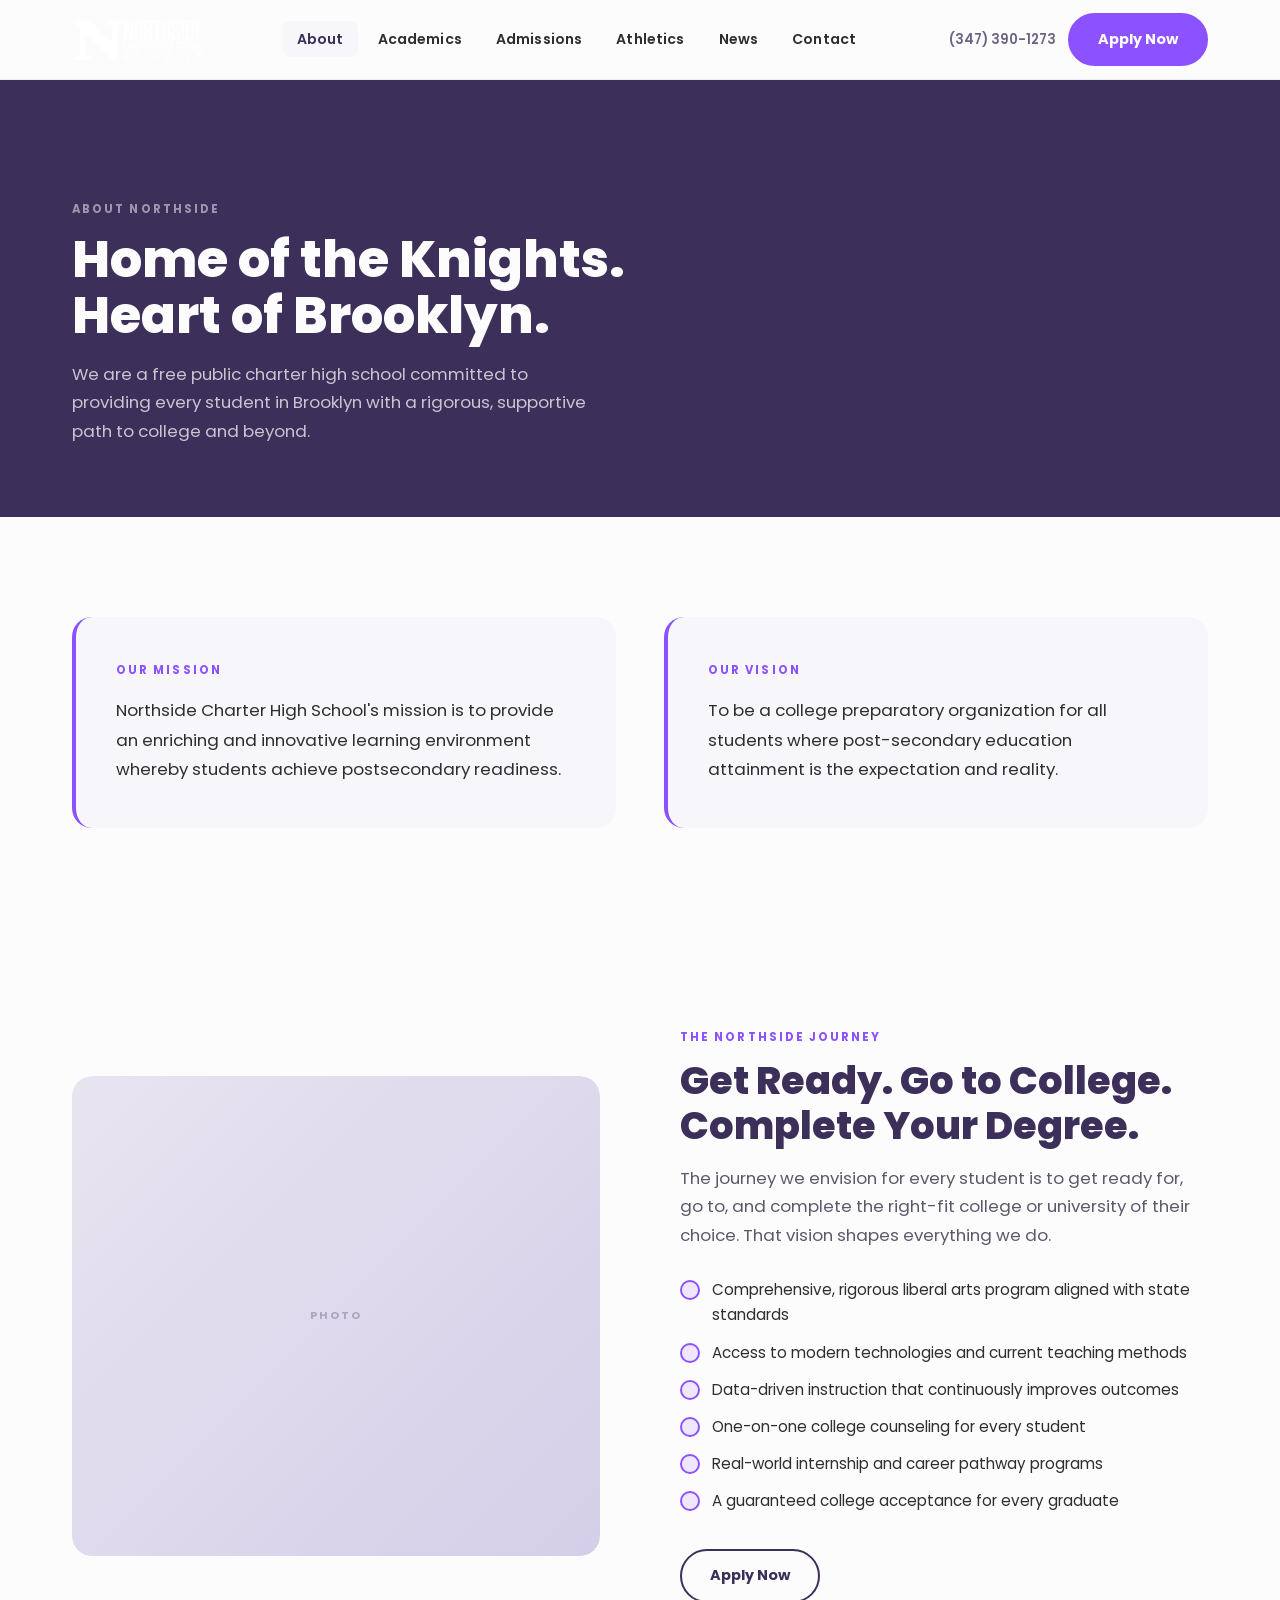
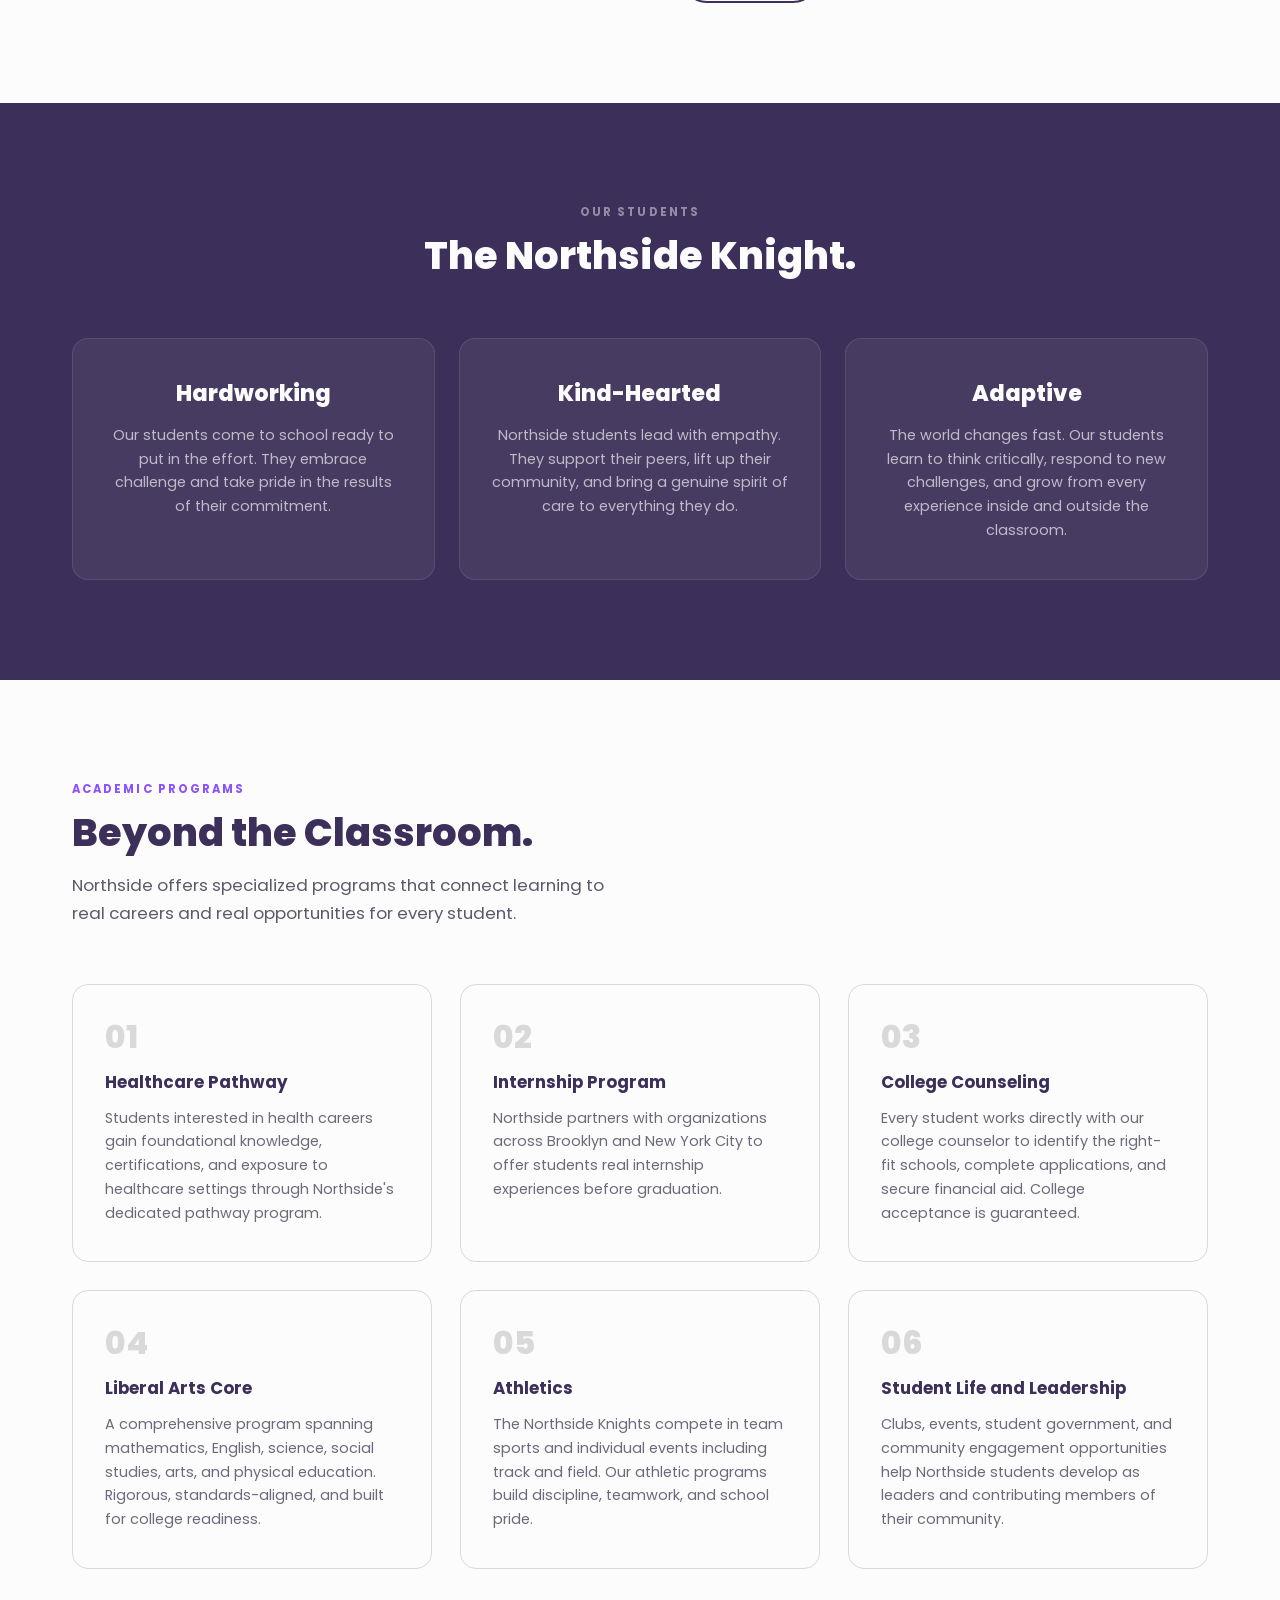
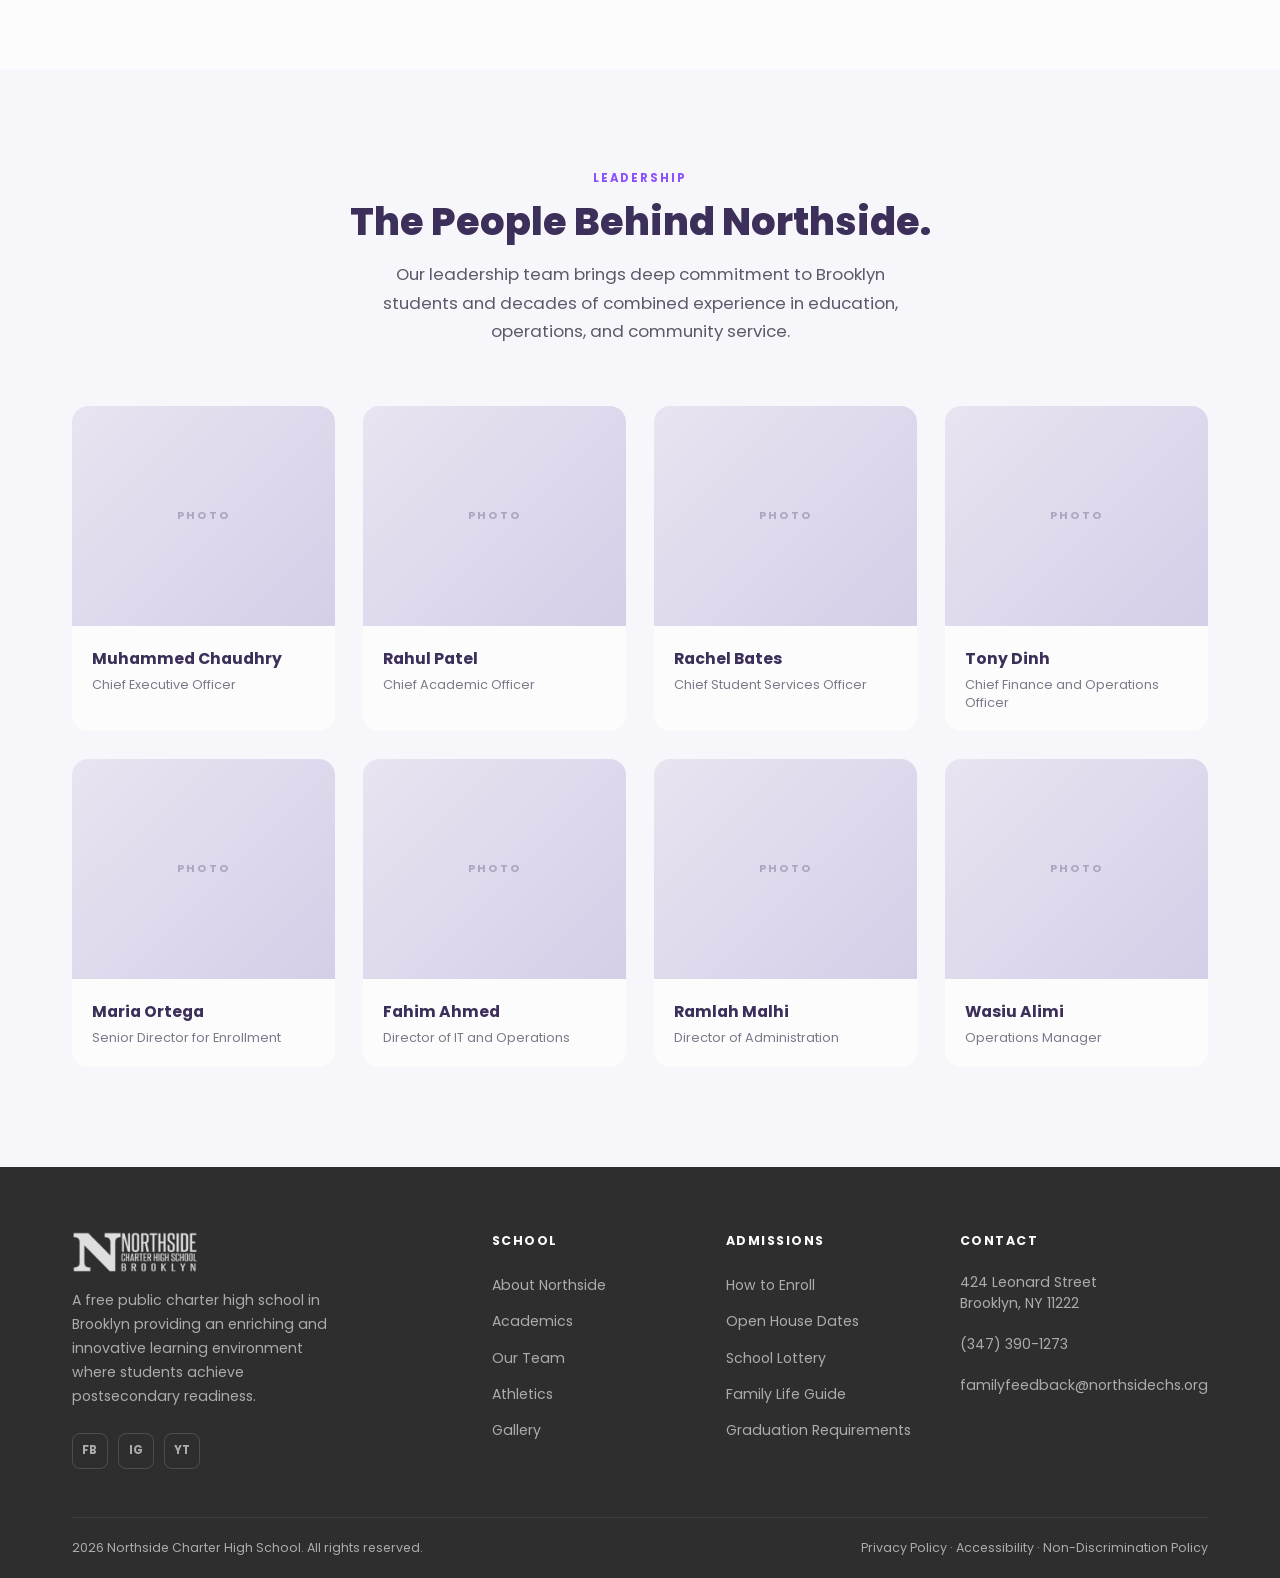
==== about.html @ 095a336d "Rebuild homepage and add About page with real copy, brand-accurate styles, no emojis, placeholder im" ====
<!DOCTYPE html>
<html lang="en">
<head>
  <meta charset="UTF-8">
  <meta name="viewport" content="width=device-width, initial-scale=1.0">
  <title>About · Northside Charter High School · Brooklyn, NY</title>
  <meta name="description" content="Learn about Northside Charter High School's mission, leadership team, programs, and community in Brooklyn, NY.">
  <link rel="stylesheet" href="css/style.css">
</head>
<body>

  <!-- NAVIGATION -->
  <nav class="nav" id="nav">
    <div class="container nav-inner">
      <a href="index.html" class="nav-logo">
        <img src="images/logo-northside.png" alt="Northside Charter High School">
      </a>
      <ul class="nav-links">
        <li><a href="about.html" class="active">About</a></li>
        <li><a href="#">Academics</a></li>
        <li><a href="#">Admissions</a></li>
        <li><a href="#">Athletics</a></li>
        <li><a href="#">News</a></li>
        <li><a href="#">Contact</a></li>
      </ul>
      <div class="nav-actions">
        <span class="nav-phone">(347) 390-1273</span>
        <a href="https://nschs.schoolmint.net/signup" class="btn btn-primary" target="_blank" rel="noopener">Apply Now</a>
      </div>
      <button class="nav-hamburger" aria-label="Open menu">
        <span></span><span></span><span></span>
      </button>
    </div>
  </nav>

  <!-- PAGE HERO -->
  <section class="page-hero">
    <div class="container">
      <span class="section-label">About Northside</span>
      <h1>Home of the Knights.<br>Heart of Brooklyn.</h1>
      <p>
        We are a free public charter high school committed to providing every student in Brooklyn
        with a rigorous, supportive path to college and beyond.
      </p>
    </div>
  </section>

  <!-- MISSION AND VISION -->
  <section class="mission-vision">
    <div class="container">
      <div class="mv-card">
        <h3>Our Mission</h3>
        <p>
          Northside Charter High School's mission is to provide an enriching and innovative
          learning environment whereby students achieve postsecondary readiness.
        </p>
      </div>
      <div class="mv-card">
        <h3>Our Vision</h3>
        <p>
          To be a college preparatory organization for all students where post-secondary
          education attainment is the expectation and reality.
        </p>
      </div>
    </div>
  </section>

  <!-- STUDENT JOURNEY -->
  <section class="about-split">
    <div class="container">
      <div class="about-image-wrap">
        <div class="img-placeholder"></div>
        <div class="about-image-accent"></div>
      </div>
      <div class="about-text">
        <span class="section-label">The Northside Journey</span>
        <h2 class="section-title">Get Ready. Go to College.<br>Complete Your Degree.</h2>
        <p class="section-sub">
          The journey we envision for every student is to get ready for, go to, and complete
          the right-fit college or university of their choice. That vision shapes everything we do.
        </p>
        <ul class="about-list">
          <li>Comprehensive, rigorous liberal arts program aligned with state standards</li>
          <li>Access to modern technologies and current teaching methods</li>
          <li>Data-driven instruction that continuously improves outcomes</li>
          <li>One-on-one college counseling for every student</li>
          <li>Real-world internship and career pathway programs</li>
          <li>A guaranteed college acceptance for every graduate</li>
        </ul>
        <a href="https://nschs.schoolmint.net/signup" class="btn btn-outline-dark" target="_blank" rel="noopener">Apply Now</a>
      </div>
    </div>
  </section>

  <!-- STUDENT VALUES -->
  <section class="values">
    <div class="container">
      <div class="values-header">
        <span class="section-label">Our Students</span>
        <h2 class="section-title">The Northside Knight.</h2>
      </div>
      <div class="values-grid">
        <div class="value-card">
          <h3>Hardworking</h3>
          <p>Our students come to school ready to put in the effort. They embrace challenge and take pride in the results of their commitment.</p>
        </div>
        <div class="value-card">
          <h3>Kind-Hearted</h3>
          <p>Northside students lead with empathy. They support their peers, lift up their community, and bring a genuine spirit of care to everything they do.</p>
        </div>
        <div class="value-card">
          <h3>Adaptive</h3>
          <p>The world changes fast. Our students learn to think critically, respond to new challenges, and grow from every experience inside and outside the classroom.</p>
        </div>
      </div>
    </div>
  </section>

  <!-- PROGRAMS -->
  <section class="programs">
    <div class="container">
      <span class="section-label">Academic Programs</span>
      <h2 class="section-title">Beyond the Classroom.</h2>
      <p class="section-sub">
        Northside offers specialized programs that connect learning to real careers and real opportunities
        for every student.
      </p>
      <div class="programs-grid">
        <div class="program-card">
          <div class="program-num">01</div>
          <h3>Healthcare Pathway</h3>
          <p>Students interested in health careers gain foundational knowledge, certifications, and exposure to healthcare settings through Northside's dedicated pathway program.</p>
        </div>
        <div class="program-card">
          <div class="program-num">02</div>
          <h3>Internship Program</h3>
          <p>Northside partners with organizations across Brooklyn and New York City to offer students real internship experiences before graduation.</p>
        </div>
        <div class="program-card">
          <div class="program-num">03</div>
          <h3>College Counseling</h3>
          <p>Every student works directly with our college counselor to identify the right-fit schools, complete applications, and secure financial aid. College acceptance is guaranteed.</p>
        </div>
        <div class="program-card">
          <div class="program-num">04</div>
          <h3>Liberal Arts Core</h3>
          <p>A comprehensive program spanning mathematics, English, science, social studies, arts, and physical education. Rigorous, standards-aligned, and built for college readiness.</p>
        </div>
        <div class="program-card">
          <div class="program-num">05</div>
          <h3>Athletics</h3>
          <p>The Northside Knights compete in team sports and individual events including track and field. Our athletic programs build discipline, teamwork, and school pride.</p>
        </div>
        <div class="program-card">
          <div class="program-num">06</div>
          <h3>Student Life and Leadership</h3>
          <p>Clubs, events, student government, and community engagement opportunities help Northside students develop as leaders and contributing members of their community.</p>
        </div>
      </div>
    </div>
  </section>

  <!-- LEADERSHIP TEAM -->
  <section class="leadership">
    <div class="container">
      <div class="leadership-header">
        <span class="section-label">Leadership</span>
        <h2 class="section-title">The People Behind Northside.</h2>
        <p class="section-sub" style="margin: 0 auto;">Our leadership team brings deep commitment to Brooklyn students and decades of combined experience in education, operations, and community service.</p>
      </div>
      <div class="leadership-grid">
        <div class="leader-card">
          <div class="leader-photo">
            <div class="img-placeholder"></div>
          </div>
          <div class="leader-info">
            <h4>Muhammed Chaudhry</h4>
            <span>Chief Executive Officer</span>
          </div>
        </div>
        <div class="leader-card">
          <div class="leader-photo">
            <div class="img-placeholder"></div>
          </div>
          <div class="leader-info">
            <h4>Rahul Patel</h4>
            <span>Chief Academic Officer</span>
          </div>
        </div>
        <div class="leader-card">
          <div class="leader-photo">
            <div class="img-placeholder"></div>
          </div>
          <div class="leader-info">
            <h4>Rachel Bates</h4>
            <span>Chief Student Services Officer</span>
          </div>
        </div>
        <div class="leader-card">
          <div class="leader-photo">
            <div class="img-placeholder"></div>
          </div>
          <div class="leader-info">
            <h4>Tony Dinh</h4>
            <span>Chief Finance and Operations Officer</span>
          </div>
        </div>
        <div class="leader-card">
          <div class="leader-photo">
            <div class="img-placeholder"></div>
          </div>
          <div class="leader-info">
            <h4>Maria Ortega</h4>
            <span>Senior Director for Enrollment</span>
          </div>
        </div>
        <div class="leader-card">
          <div class="leader-photo">
            <div class="img-placeholder"></div>
          </div>
          <div class="leader-info">
            <h4>Fahim Ahmed</h4>
            <span>Director of IT and Operations</span>
          </div>
        </div>
        <div class="leader-card">
          <div class="leader-photo">
            <div class="img-placeholder"></div>
          </div>
          <div class="leader-info">
            <h4>Ramlah Malhi</h4>
            <span>Director of Administration</span>
          </div>
        </div>
        <div class="leader-card">
          <div class="leader-photo">
            <div class="img-placeholder"></div>
          </div>
          <div class="leader-info">
            <h4>Wasiu Alimi</h4>
            <span>Operations Manager</span>
          </div>
        </div>
      </div>
    </div>
  </section>

  <!-- FOOTER -->
  <footer class="footer">
    <div class="container">
      <div class="footer-top">
        <div class="footer-brand">
          <img src="images/logo-northside.png" alt="Northside Charter High School">
          <p>A free public charter high school in Brooklyn providing an enriching and innovative learning environment where students achieve postsecondary readiness.</p>
          <div class="footer-social">
            <a href="#" aria-label="Facebook">FB</a>
            <a href="#" aria-label="Instagram">IG</a>
            <a href="#" aria-label="YouTube">YT</a>
          </div>
        </div>
        <div class="footer-col">
          <h4>School</h4>
          <ul>
            <li><a href="about.html">About Northside</a></li>
            <li><a href="#">Academics</a></li>
            <li><a href="#">Our Team</a></li>
            <li><a href="#">Athletics</a></li>
            <li><a href="#">Gallery</a></li>
          </ul>
        </div>
        <div class="footer-col">
          <h4>Admissions</h4>
          <ul>
            <li><a href="#">How to Enroll</a></li>
            <li><a href="#">Open House Dates</a></li>
            <li><a href="#">School Lottery</a></li>
            <li><a href="#">Family Life Guide</a></li>
            <li><a href="#">Graduation Requirements</a></li>
          </ul>
        </div>
        <div class="footer-col">
          <h4>Contact</h4>
          <ul class="footer-contact">
            <li>424 Leonard Street<br>Brooklyn, NY 11222</li>
            <li>(347) 390-1273</li>
            <li>familyfeedback@northsidechs.org</li>
          </ul>
        </div>
      </div>
      <div class="footer-bottom">
        <span>2026 Northside Charter High School. All rights reserved.</span>
        <span>Privacy Policy · Accessibility · Non-Discrimination Policy</span>
      </div>
    </div>
  </footer>

  <script>
    const nav = document.getElementById('nav');
    window.addEventListener('scroll', () => {
      nav.classList.toggle('scrolled', window.scrollY > 20);
    });
  </script>

</body>
</html>
---- css/style.css ----
/* ============================================================
   NORTHSIDE CHARTER HIGH SCHOOL — Demo Site
   Brand: Poppins, #3C2F59 purple, #8C52FF violet, #FDFCFD white
   ============================================================ */

@import url('https://fonts.googleapis.com/css2?family=Poppins:wght@300;400;500;600;700;800&display=swap');

/* ─── Reset & Base ─────────────────────────────────────────── */
*, *::before, *::after { box-sizing: border-box; margin: 0; padding: 0; }

:root {
  --purple:      #3C2F59;
  --purple-dark: #2a2040;
  --violet:      #8C52FF;
  --charcoal:    #2E2E2F;
  --gray:        #B3B5B8;
  --light-gray:  #D9D9D9;
  --white:       #FDFCFD;
  --off-white:   #F7F6FA;

  --font: 'Poppins', sans-serif;
  --nav-h: 80px;
  --max-w: 1200px;
  --radius: 8px;
  --transition: 0.22s ease;
}

html { scroll-behavior: smooth; }

body {
  font-family: var(--font);
  color: var(--charcoal);
  background: var(--white);
  line-height: 1.65;
  -webkit-font-smoothing: antialiased;
}

img { display: block; max-width: 100%; }
a { text-decoration: none; color: inherit; }
ul { list-style: none; }

/* ─── Image Placeholder ────────────────────────────────────── */
.img-placeholder {
  background: linear-gradient(135deg, #e8e4f0 0%, #d4cee8 100%);
  display: flex;
  align-items: center;
  justify-content: center;
  position: relative;
  overflow: hidden;
}

.img-placeholder::after {
  content: 'PHOTO';
  font-family: var(--font);
  font-size: 0.68rem;
  font-weight: 700;
  letter-spacing: 0.2em;
  color: rgba(60,47,89,0.3);
}

.img-placeholder.dark {
  background: linear-gradient(135deg, #3C2F59 0%, #2a2040 100%);
}

.img-placeholder.dark::after {
  color: rgba(255,255,255,0.2);
}

/* ─── Utility ──────────────────────────────────────────────── */
.container {
  width: 100%;
  max-width: var(--max-w);
  margin: 0 auto;
  padding: 0 32px;
}

.section-label {
  font-size: 0.72rem;
  font-weight: 700;
  letter-spacing: 0.18em;
  text-transform: uppercase;
  color: var(--violet);
  margin-bottom: 12px;
  display: block;
}

.section-title {
  font-size: clamp(1.75rem, 3vw, 2.6rem);
  font-weight: 800;
  color: var(--purple);
  line-height: 1.15;
  margin-bottom: 16px;
}

.section-sub {
  font-size: 1.05rem;
  color: #5a5a6a;
  max-width: 540px;
  line-height: 1.7;
}

.btn {
  display: inline-flex;
  align-items: center;
  gap: 8px;
  padding: 13px 28px;
  border-radius: 50px;
  font-family: var(--font);
  font-size: 0.9rem;
  font-weight: 700;
  cursor: pointer;
  transition: var(--transition);
  border: 2px solid transparent;
  white-space: nowrap;
}

.btn-primary {
  background: var(--violet);
  color: var(--white);
  border-color: var(--violet);
}
.btn-primary:hover {
  background: #7340e0;
  border-color: #7340e0;
  transform: translateY(-1px);
  box-shadow: 0 6px 20px rgba(140,82,255,0.35);
}

.btn-outline {
  background: transparent;
  color: var(--white);
  border-color: rgba(255,255,255,0.6);
}
.btn-outline:hover {
  background: rgba(255,255,255,0.12);
  border-color: var(--white);
}

.btn-outline-dark {
  background: transparent;
  color: var(--purple);
  border-color: var(--purple);
}
.btn-outline-dark:hover {
  background: var(--purple);
  color: var(--white);
}

/* ─── Navigation ───────────────────────────────────────────── */
.nav {
  position: fixed;
  top: 0; left: 0; right: 0;
  height: var(--nav-h);
  background: var(--white);
  border-bottom: 1px solid rgba(60,47,89,0.08);
  z-index: 1000;
  transition: box-shadow var(--transition);
}

.nav.scrolled {
  box-shadow: 0 2px 20px rgba(60,47,89,0.12);
}

.nav-inner {
  display: flex;
  align-items: center;
  justify-content: space-between;
  height: 100%;
}

.nav-logo img {
  height: 44px;
  width: auto;
}

.nav-links {
  display: flex;
  align-items: center;
  gap: 6px;
}

.nav-links a {
  font-size: 0.88rem;
  font-weight: 600;
  color: var(--charcoal);
  padding: 8px 14px;
  border-radius: var(--radius);
  transition: var(--transition);
  letter-spacing: 0.01em;
}

.nav-links a:hover,
.nav-links a.active {
  color: var(--purple);
  background: var(--off-white);
}

.nav-actions {
  display: flex;
  align-items: center;
  gap: 12px;
}

.nav-phone {
  font-size: 0.82rem;
  font-weight: 600;
  color: var(--purple);
  opacity: 0.75;
}

.nav-hamburger {
  display: none;
  flex-direction: column;
  gap: 5px;
  background: none;
  border: none;
  cursor: pointer;
  padding: 6px;
}
.nav-hamburger span {
  display: block;
  width: 24px;
  height: 2px;
  background: var(--purple);
  border-radius: 2px;
}

/* ─── Page Hero (inner pages) ──────────────────────────────── */
.page-hero {
  background: var(--purple);
  padding: 120px 0 72px;
  margin-top: var(--nav-h);
}

.page-hero .section-label { color: rgba(255,255,255,0.5); }

.page-hero h1 {
  font-size: clamp(2rem, 4vw, 3.2rem);
  font-weight: 800;
  color: var(--white);
  line-height: 1.1;
  max-width: 640px;
  margin-bottom: 16px;
}

.page-hero p {
  font-size: 1.05rem;
  color: rgba(255,255,255,0.72);
  max-width: 520px;
  line-height: 1.7;
}

/* ─── Homepage Hero ────────────────────────────────────────── */
.hero {
  min-height: 100vh;
  position: relative;
  display: flex;
  align-items: center;
  padding-top: var(--nav-h);
  background: var(--purple-dark);
  overflow: hidden;
}

.hero-bg {
  position: absolute;
  inset: 0;
  background: linear-gradient(135deg, #2a2040 0%, #3C2F59 45%, #4a3870 100%);
}

.hero-bg::before {
  content: '';
  position: absolute;
  top: -120px; right: -80px;
  width: 600px; height: 600px;
  border-radius: 50%;
  background: radial-gradient(circle, rgba(140,82,255,0.18) 0%, transparent 70%);
}

.hero-bg::after {
  content: '';
  position: absolute;
  bottom: -60px; left: -40px;
  width: 400px; height: 400px;
  border-radius: 50%;
  background: radial-gradient(circle, rgba(140,82,255,0.1) 0%, transparent 70%);
}

.hero-content {
  position: relative;
  z-index: 2;
  max-width: 680px;
}

.hero-badge {
  display: inline-flex;
  align-items: center;
  gap: 8px;
  background: rgba(255,255,255,0.1);
  border: 1px solid rgba(255,255,255,0.2);
  border-radius: 50px;
  padding: 6px 16px;
  font-size: 0.78rem;
  font-weight: 600;
  letter-spacing: 0.08em;
  text-transform: uppercase;
  color: var(--white);
  margin-bottom: 28px;
}

.hero-badge::before {
  content: '';
  width: 7px; height: 7px;
  background: var(--violet);
  border-radius: 50%;
  flex-shrink: 0;
}

.hero h1 {
  font-size: clamp(2.4rem, 5vw, 3.8rem);
  font-weight: 800;
  color: var(--white);
  line-height: 1.1;
  margin-bottom: 24px;
  letter-spacing: -0.01em;
}

.hero h1 em {
  font-style: normal;
  color: #c4a8ff;
}

.hero-sub {
  font-size: 1.1rem;
  color: rgba(255,255,255,0.75);
  max-width: 520px;
  margin-bottom: 40px;
  line-height: 1.7;
  font-weight: 400;
}

.hero-ctas {
  display: flex;
  flex-wrap: wrap;
  gap: 14px;
  align-items: center;
}

.hero-image-col {
  position: absolute;
  right: 0; top: 0; bottom: 0;
  width: 42%;
  overflow: hidden;
}

.hero-image-col::before {
  content: '';
  position: absolute;
  left: 0; top: 0; bottom: 0;
  width: 200px;
  background: linear-gradient(to right, #2a2040, transparent);
  z-index: 1;
}

.hero-image-col .img-placeholder {
  width: 100%;
  height: 100%;
}

/* ─── Stats Bar ────────────────────────────────────────────── */
.stats-bar {
  background: var(--purple);
  padding: 32px 0;
}

.stats-bar .container {
  display: grid;
  grid-template-columns: repeat(4, 1fr);
  position: relative;
}

.stats-bar .container::before {
  content: '';
  position: absolute;
  inset: 8px 0;
  background: repeating-linear-gradient(
    90deg,
    transparent,
    transparent calc(25% - 1px),
    rgba(255,255,255,0.12) calc(25% - 1px),
    rgba(255,255,255,0.12) 25%
  );
  pointer-events: none;
}

.stat-item {
  text-align: center;
  padding: 8px 16px;
}

.stat-item strong {
  display: block;
  font-size: 1.8rem;
  font-weight: 800;
  color: var(--white);
  line-height: 1;
}

.stat-item span {
  font-size: 0.75rem;
  color: rgba(255,255,255,0.58);
  text-transform: uppercase;
  letter-spacing: 0.1em;
  margin-top: 6px;
  display: block;
}

/* ─── Pillars ──────────────────────────────────────────────── */
.pillars {
  padding: 100px 0;
  background: var(--off-white);
}

.pillars-header {
  text-align: center;
  margin-bottom: 60px;
}

.pillars-header .section-sub {
  margin: 0 auto;
}

.pillars-grid {
  display: grid;
  grid-template-columns: repeat(3, 1fr);
  gap: 24px;
}

.pillar-card {
  background: var(--white);
  border-radius: 16px;
  padding: 36px 32px;
  transition: var(--transition);
  border: 1px solid transparent;
  position: relative;
  overflow: hidden;
}

.pillar-card::before {
  content: '';
  position: absolute;
  top: 0; left: 0; right: 0;
  height: 3px;
  background: var(--violet);
  transform: scaleX(0);
  transform-origin: left;
  transition: transform 0.3s ease;
}

.pillar-card:hover {
  transform: translateY(-4px);
  box-shadow: 0 16px 40px rgba(60,47,89,0.1);
  border-color: rgba(140,82,255,0.12);
}

.pillar-card:hover::before {
  transform: scaleX(1);
}

.pillar-icon {
  width: 48px; height: 48px;
  border-radius: 10px;
  background: rgba(60,47,89,0.08);
  margin-bottom: 20px;
  position: relative;
}

.pillar-icon::after {
  content: '';
  position: absolute;
  inset: 10px;
  border-radius: 3px;
  background: var(--purple);
  opacity: 0.4;
}

.pillar-card h3 {
  font-size: 1.05rem;
  font-weight: 700;
  color: var(--purple);
  margin-bottom: 10px;
}

.pillar-card p {
  font-size: 0.92rem;
  color: #6a6a7a;
  line-height: 1.65;
}

/* ─── About Split ──────────────────────────────────────────── */
.about-split {
  padding: 100px 0;
  background: var(--white);
}

.about-split .container {
  display: grid;
  grid-template-columns: 1fr 1fr;
  gap: 80px;
  align-items: center;
}

.about-image-wrap {
  position: relative;
  border-radius: 20px;
  overflow: hidden;
}

.about-image-wrap .img-placeholder {
  height: 480px;
  border-radius: 20px;
}

.about-image-accent {
  position: absolute;
  bottom: -20px; right: -20px;
  width: 180px; height: 180px;
  background: var(--violet);
  border-radius: 20px;
  z-index: -1;
  opacity: 0.2;
}

.about-text .section-sub {
  margin-bottom: 28px;
}

.about-list {
  margin: 28px 0 36px;
  display: flex;
  flex-direction: column;
  gap: 12px;
}

.about-list li {
  display: flex;
  align-items: flex-start;
  gap: 12px;
  font-size: 0.95rem;
  color: var(--charcoal);
}

.about-list li::before {
  content: '';
  width: 20px; height: 20px;
  background: rgba(140,82,255,0.12);
  border: 2px solid var(--violet);
  border-radius: 50%;
  flex-shrink: 0;
  margin-top: 3px;
}

/* ─── Testimonials ─────────────────────────────────────────── */
.testimonials {
  background: var(--purple);
  padding: 100px 0;
}

.testimonials-header {
  text-align: center;
  margin-bottom: 56px;
}

.testimonials-header .section-label { color: rgba(255,255,255,0.45); }
.testimonials-header .section-title { color: var(--white); }

.testimonials-grid {
  display: grid;
  grid-template-columns: repeat(3, 1fr);
  gap: 24px;
}

.testimonial-card {
  background: rgba(255,255,255,0.06);
  border: 1px solid rgba(255,255,255,0.1);
  border-radius: 16px;
  padding: 36px 32px;
  transition: var(--transition);
}

.testimonial-card:hover {
  background: rgba(255,255,255,0.1);
}

.testimonial-stars {
  color: #f5c842;
  font-size: 0.85rem;
  letter-spacing: 3px;
  margin-bottom: 16px;
}

.testimonial-card blockquote {
  font-size: 0.95rem;
  color: rgba(255,255,255,0.82);
  line-height: 1.75;
  font-style: italic;
  margin-bottom: 24px;
  font-weight: 400;
}

.testimonial-author {
  display: flex;
  align-items: center;
  gap: 12px;
}

.testimonial-avatar {
  width: 40px; height: 40px;
  border-radius: 50%;
  background: rgba(140,82,255,0.4);
  display: flex;
  align-items: center;
  justify-content: center;
  font-size: 0.9rem;
  font-weight: 700;
  color: var(--white);
  flex-shrink: 0;
}

.testimonial-name {
  font-size: 0.88rem;
  font-weight: 700;
  color: var(--white);
  display: block;
}

.testimonial-role {
  font-size: 0.78rem;
  color: rgba(255,255,255,0.42);
  display: block;
  margin-top: 2px;
}

/* ─── Admissions CTA ───────────────────────────────────────── */
.admissions-cta {
  padding: 100px 0;
  background: var(--off-white);
}

.admissions-cta .container {
  display: grid;
  grid-template-columns: 1fr 1fr;
  gap: 80px;
  align-items: center;
}

.admissions-steps {
  display: flex;
  flex-direction: column;
}

.step {
  display: flex;
  gap: 20px;
  position: relative;
  padding-bottom: 32px;
}

.step:last-child { padding-bottom: 0; }

.step:not(:last-child)::after {
  content: '';
  position: absolute;
  left: 18px;
  top: 42px;
  bottom: 0;
  width: 2px;
  background: var(--light-gray);
}

.step-num {
  width: 38px; height: 38px;
  border-radius: 50%;
  background: var(--purple);
  color: var(--white);
  font-size: 0.82rem;
  font-weight: 800;
  display: flex;
  align-items: center;
  justify-content: center;
  flex-shrink: 0;
  position: relative;
  z-index: 1;
}

.step-body h4 {
  font-size: 1rem;
  font-weight: 700;
  color: var(--purple);
  margin-bottom: 4px;
  padding-top: 7px;
}

.step-body p {
  font-size: 0.88rem;
  color: #6a6a7a;
  line-height: 1.6;
}

.cta-card {
  background: var(--purple);
  border-radius: 24px;
  padding: 52px 44px;
  color: var(--white);
  text-align: center;
}

.cta-card h3 {
  font-size: 1.75rem;
  font-weight: 800;
  margin-bottom: 14px;
  line-height: 1.2;
}

.cta-card p {
  font-size: 0.95rem;
  opacity: 0.72;
  margin-bottom: 32px;
  line-height: 1.65;
}

.cta-card .btn-primary {
  width: 100%;
  justify-content: center;
  font-size: 1rem;
  padding: 16px;
  margin-bottom: 12px;
}

.cta-card .btn-outline {
  width: 100%;
  justify-content: center;
  font-size: 0.88rem;
  padding: 13px;
}

.cta-deadline {
  margin-top: 20px;
  font-size: 0.75rem;
  opacity: 0.45;
  letter-spacing: 0.04em;
}

/* ─── News / Events ────────────────────────────────────────── */
.news {
  padding: 100px 0;
  background: var(--white);
}

.news-header {
  display: flex;
  align-items: flex-end;
  justify-content: space-between;
  margin-bottom: 48px;
  flex-wrap: wrap;
  gap: 16px;
}

.news-grid {
  display: grid;
  grid-template-columns: repeat(3, 1fr);
  gap: 28px;
}

.news-card {
  border-radius: 16px;
  overflow: hidden;
  border: 1px solid var(--light-gray);
  transition: var(--transition);
}

.news-card:hover {
  transform: translateY(-3px);
  box-shadow: 0 12px 36px rgba(60,47,89,0.1);
}

.news-card-img {
  height: 200px;
  position: relative;
}

.news-card-img .img-placeholder {
  height: 100%;
}

.news-tag {
  position: absolute;
  top: 14px; left: 14px;
  background: var(--white);
  color: var(--purple);
  font-size: 0.7rem;
  font-weight: 700;
  letter-spacing: 0.1em;
  text-transform: uppercase;
  padding: 4px 10px;
  border-radius: 50px;
  z-index: 1;
}

.news-card-body {
  padding: 24px;
}

.news-date {
  font-size: 0.75rem;
  color: var(--violet);
  font-weight: 600;
  margin-bottom: 8px;
  text-transform: uppercase;
  letter-spacing: 0.06em;
  display: block;
}

.news-card-body h3 {
  font-size: 1rem;
  font-weight: 700;
  color: var(--purple);
  margin-bottom: 10px;
  line-height: 1.35;
}

.news-card-body p {
  font-size: 0.88rem;
  color: #6a6a7a;
  line-height: 1.6;
}

/* ─── About Page ───────────────────────────────────────────── */
.mission-vision {
  padding: 100px 0;
  background: var(--white);
}

.mission-vision .container {
  display: grid;
  grid-template-columns: 1fr 1fr;
  gap: 48px;
  align-items: start;
}

.mv-card {
  background: var(--off-white);
  border-radius: 20px;
  padding: 44px 40px;
  border-left: 4px solid var(--violet);
}

.mv-card h3 {
  font-size: 0.72rem;
  font-weight: 700;
  letter-spacing: 0.18em;
  text-transform: uppercase;
  color: var(--violet);
  margin-bottom: 16px;
}

.mv-card p {
  font-size: 1.05rem;
  color: var(--charcoal);
  line-height: 1.75;
  font-weight: 400;
}

.leadership {
  padding: 100px 0;
  background: var(--off-white);
}

.leadership-header {
  text-align: center;
  margin-bottom: 60px;
}

.leadership-grid {
  display: grid;
  grid-template-columns: repeat(4, 1fr);
  gap: 28px;
}

.leader-card {
  background: var(--white);
  border-radius: 16px;
  overflow: hidden;
  transition: var(--transition);
}

.leader-card:hover {
  transform: translateY(-3px);
  box-shadow: 0 12px 32px rgba(60,47,89,0.1);
}

.leader-photo {
  height: 220px;
}

.leader-photo .img-placeholder {
  height: 100%;
}

.leader-info {
  padding: 20px;
}

.leader-info h4 {
  font-size: 0.98rem;
  font-weight: 700;
  color: var(--purple);
  margin-bottom: 4px;
}

.leader-info span {
  font-size: 0.8rem;
  color: #7a7a8a;
  line-height: 1.4;
  display: block;
}

.programs {
  padding: 100px 0;
  background: var(--white);
}

.programs-grid {
  display: grid;
  grid-template-columns: repeat(3, 1fr);
  gap: 28px;
  margin-top: 56px;
}

.program-card {
  border: 1px solid var(--light-gray);
  border-radius: 16px;
  padding: 36px 32px;
  transition: var(--transition);
}

.program-card:hover {
  border-color: var(--violet);
  box-shadow: 0 8px 28px rgba(60,47,89,0.08);
}

.program-num {
  font-size: 2rem;
  font-weight: 800;
  color: var(--light-gray);
  margin-bottom: 16px;
  line-height: 1;
  font-variant-numeric: tabular-nums;
}

.program-card h3 {
  font-size: 1.05rem;
  font-weight: 700;
  color: var(--purple);
  margin-bottom: 10px;
}

.program-card p {
  font-size: 0.9rem;
  color: #6a6a7a;
  line-height: 1.65;
}

.values {
  padding: 100px 0;
  background: var(--purple);
}

.values-header {
  text-align: center;
  margin-bottom: 60px;
}

.values-header .section-label { color: rgba(255,255,255,0.45); }
.values-header .section-title { color: var(--white); }

.values-grid {
  display: grid;
  grid-template-columns: repeat(3, 1fr);
  gap: 24px;
}

.value-card {
  background: rgba(255,255,255,0.06);
  border: 1px solid rgba(255,255,255,0.1);
  border-radius: 16px;
  padding: 36px 32px;
  text-align: center;
}

.value-card h3 {
  font-size: 1.4rem;
  font-weight: 800;
  color: var(--white);
  margin-bottom: 12px;
}

.value-card p {
  font-size: 0.9rem;
  color: rgba(255,255,255,0.65);
  line-height: 1.65;
}

/* ─── Footer ───────────────────────────────────────────────── */
.footer {
  background: var(--charcoal);
  color: rgba(255,255,255,0.6);
  padding: 64px 0 0;
}

.footer-top {
  display: grid;
  grid-template-columns: 2fr 1fr 1fr 1fr;
  gap: 48px;
  margin-bottom: 48px;
}

.footer-brand img {
  height: 42px;
  margin-bottom: 16px;
  filter: brightness(0) invert(1);
  opacity: 0.85;
}

.footer-brand p {
  font-size: 0.88rem;
  line-height: 1.7;
  max-width: 260px;
  margin-bottom: 24px;
}

.footer-social {
  display: flex;
  gap: 10px;
}

.footer-social a {
  width: 36px; height: 36px;
  border: 1px solid rgba(255,255,255,0.15);
  border-radius: 8px;
  display: flex;
  align-items: center;
  justify-content: center;
  font-size: 0.72rem;
  font-weight: 700;
  letter-spacing: 0.02em;
  transition: var(--transition);
}

.footer-social a:hover {
  background: var(--violet);
  border-color: var(--violet);
  color: var(--white);
}

.footer-col h4 {
  font-size: 0.78rem;
  font-weight: 700;
  color: var(--white);
  text-transform: uppercase;
  letter-spacing: 0.12em;
  margin-bottom: 20px;
}

.footer-col ul {
  display: flex;
  flex-direction: column;
  gap: 10px;
}

.footer-col ul li a {
  font-size: 0.88rem;
  transition: color var(--transition);
}

.footer-col ul li a:hover { color: var(--white); }

.footer-contact li {
  font-size: 0.88rem;
  line-height: 1.5;
  margin-bottom: 10px;
}

.footer-bottom {
  border-top: 1px solid rgba(255,255,255,0.08);
  padding: 20px 0;
  display: flex;
  justify-content: space-between;
  align-items: center;
  font-size: 0.78rem;
  flex-wrap: wrap;
  gap: 8px;
}

/* ─── Responsive ───────────────────────────────────────────── */
@media (max-width: 1024px) {
  .hero-image-col { display: none; }

  .about-split .container,
  .admissions-cta .container { grid-template-columns: 1fr; gap: 48px; }

  .leadership-grid { grid-template-columns: repeat(2, 1fr); }
}

@media (max-width: 768px) {
  .nav-links, .nav-phone { display: none; }
  .nav-hamburger { display: flex; }

  .stats-bar .container { grid-template-columns: repeat(2, 1fr); }
  .stats-bar .container::before { display: none; }

  .pillars-grid,
  .testimonials-grid,
  .news-grid,
  .programs-grid,
  .values-grid { grid-template-columns: 1fr; }

  .mission-vision .container { grid-template-columns: 1fr; }

  .footer-top { grid-template-columns: 1fr 1fr; gap: 36px; }
  .news-header { flex-direction: column; align-items: flex-start; }
}

@media (max-width: 480px) {
  .container { padding: 0 20px; }
  .hero-ctas { flex-direction: column; align-items: flex-start; }
  .footer-top { grid-template-columns: 1fr; }
  .leadership-grid { grid-template-columns: 1fr; }
}
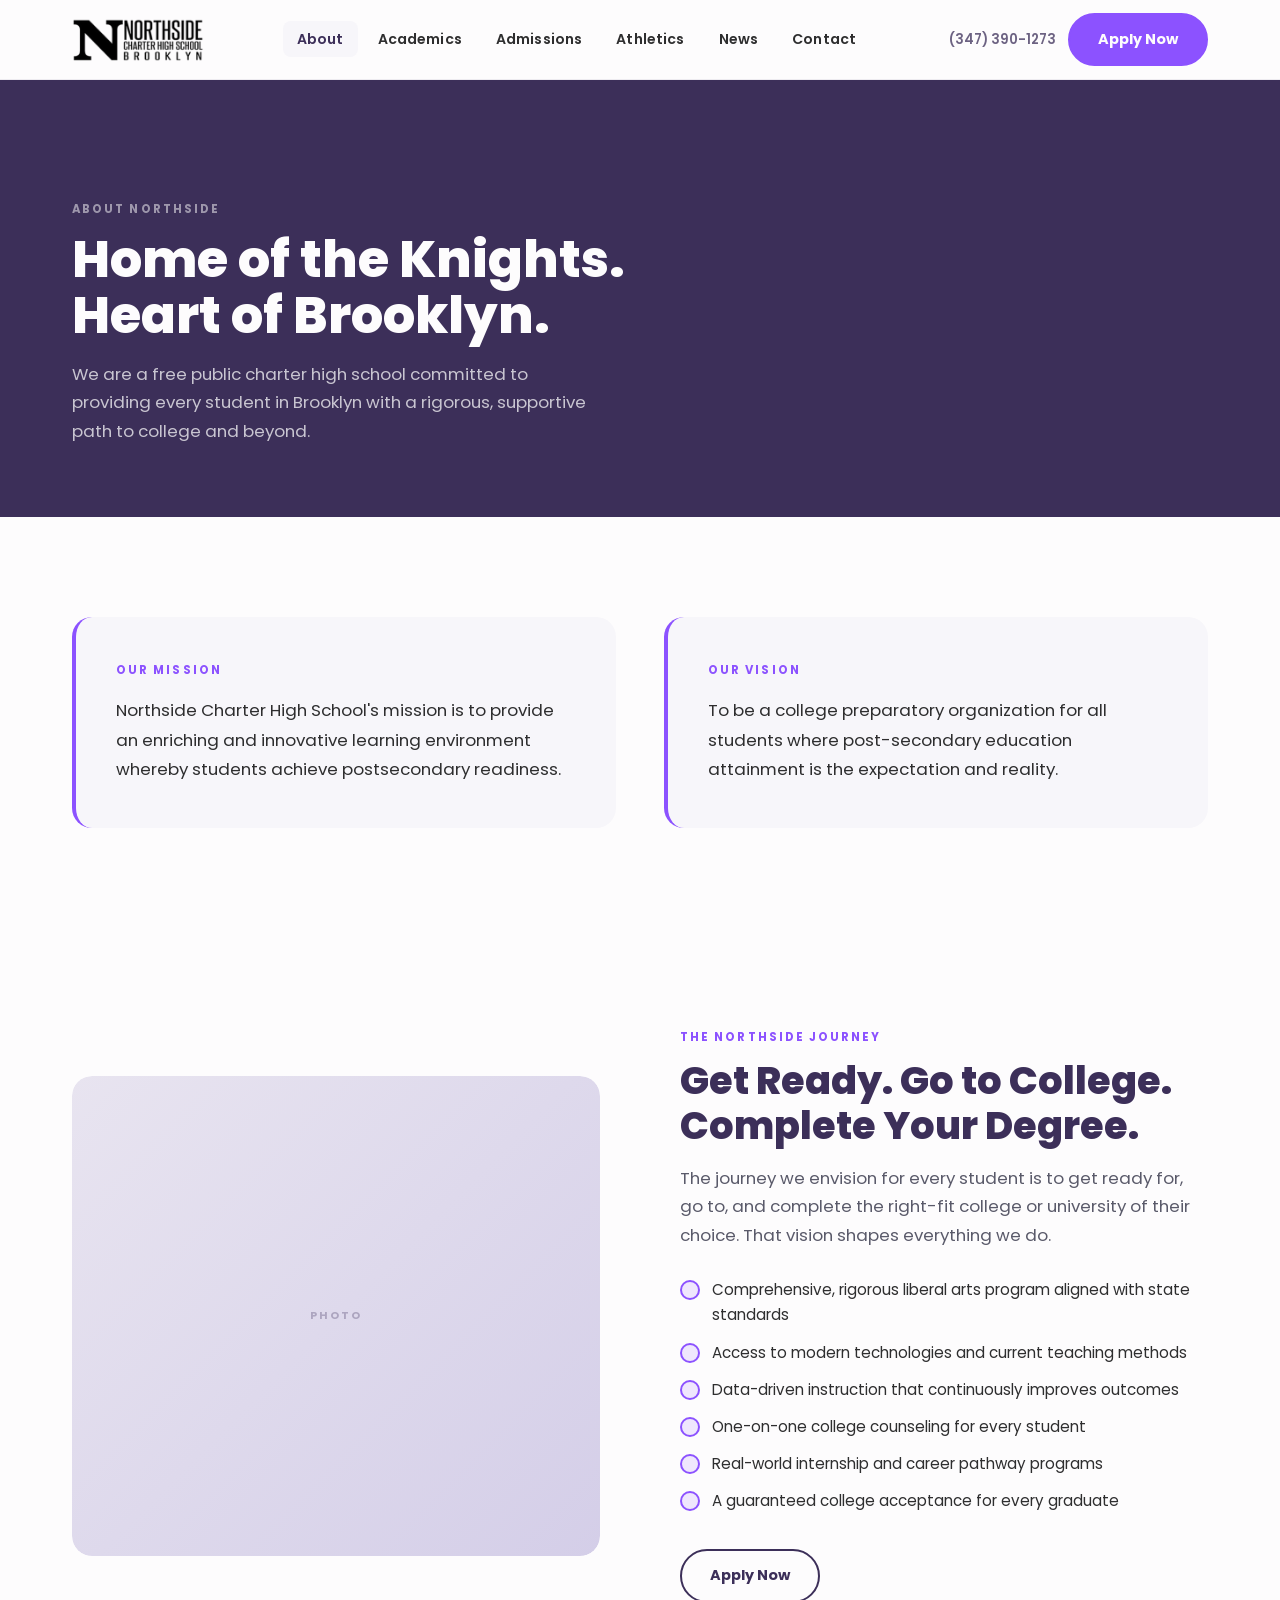
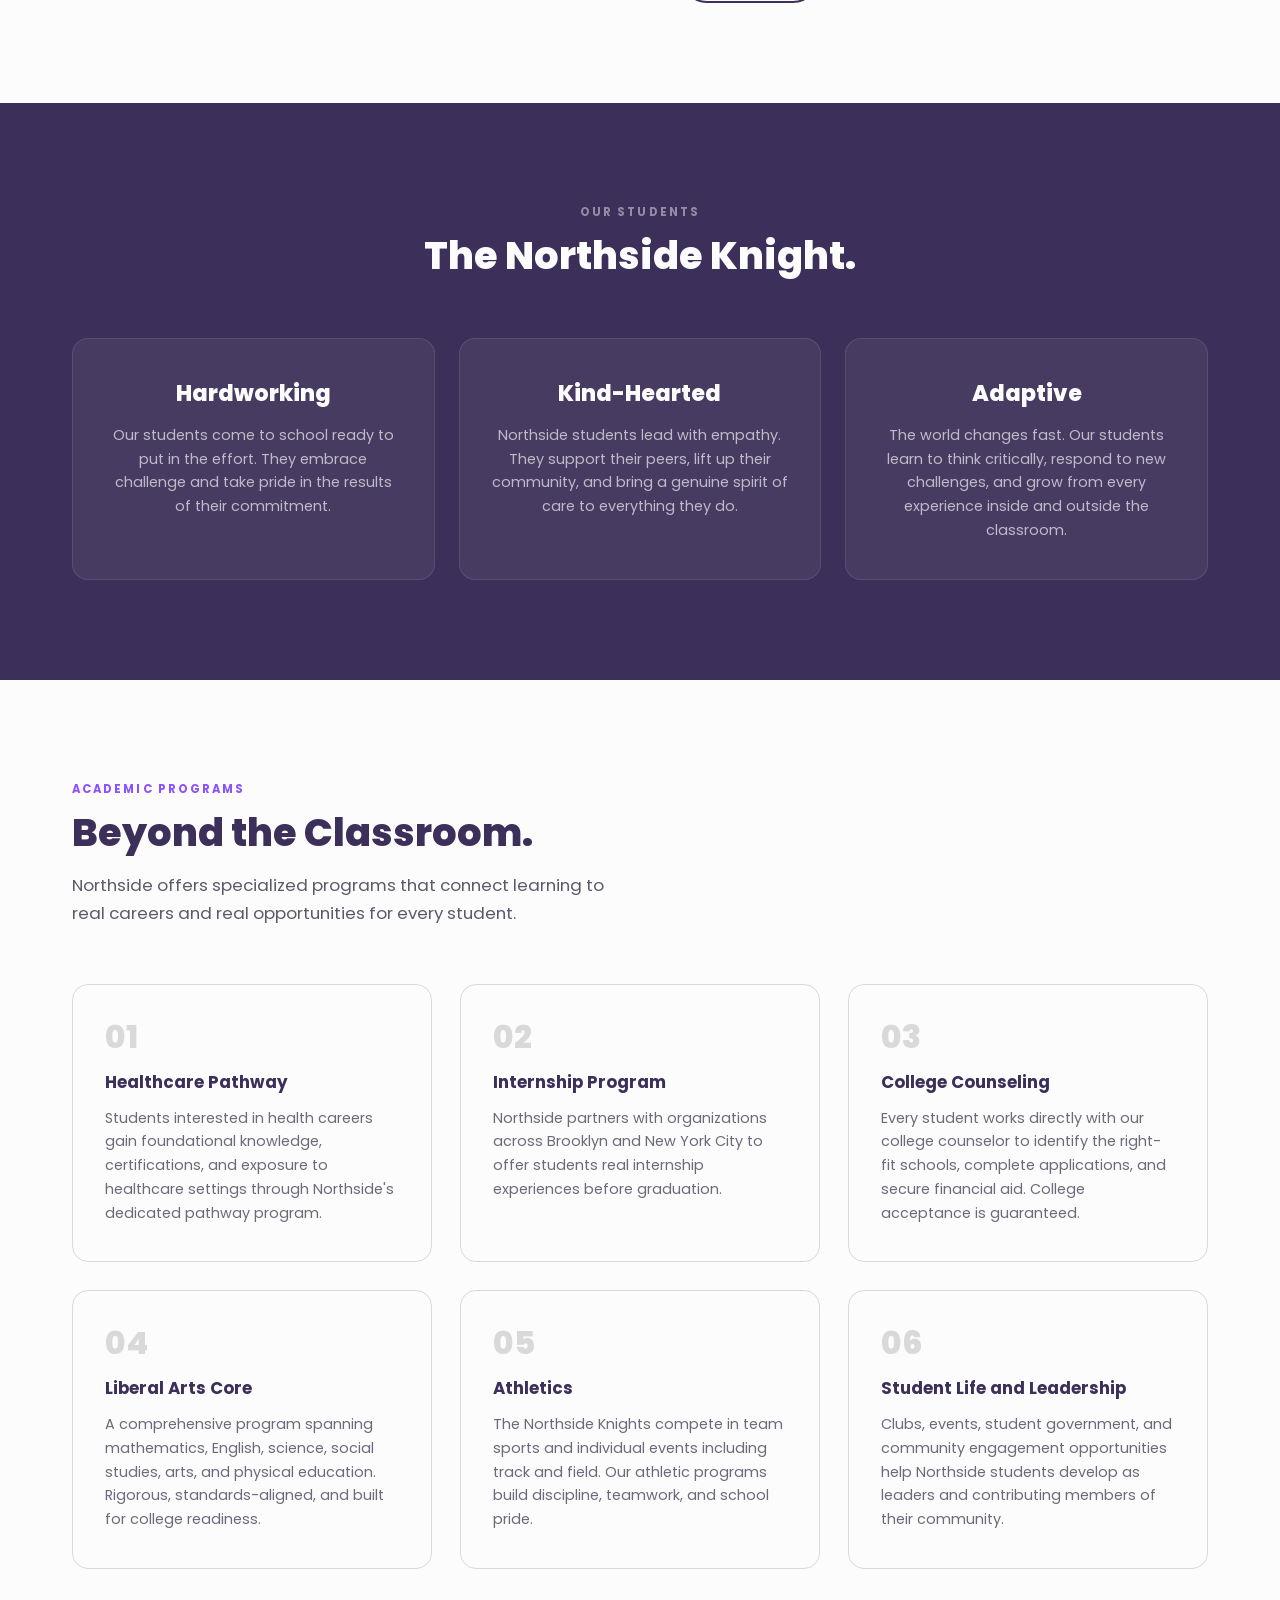
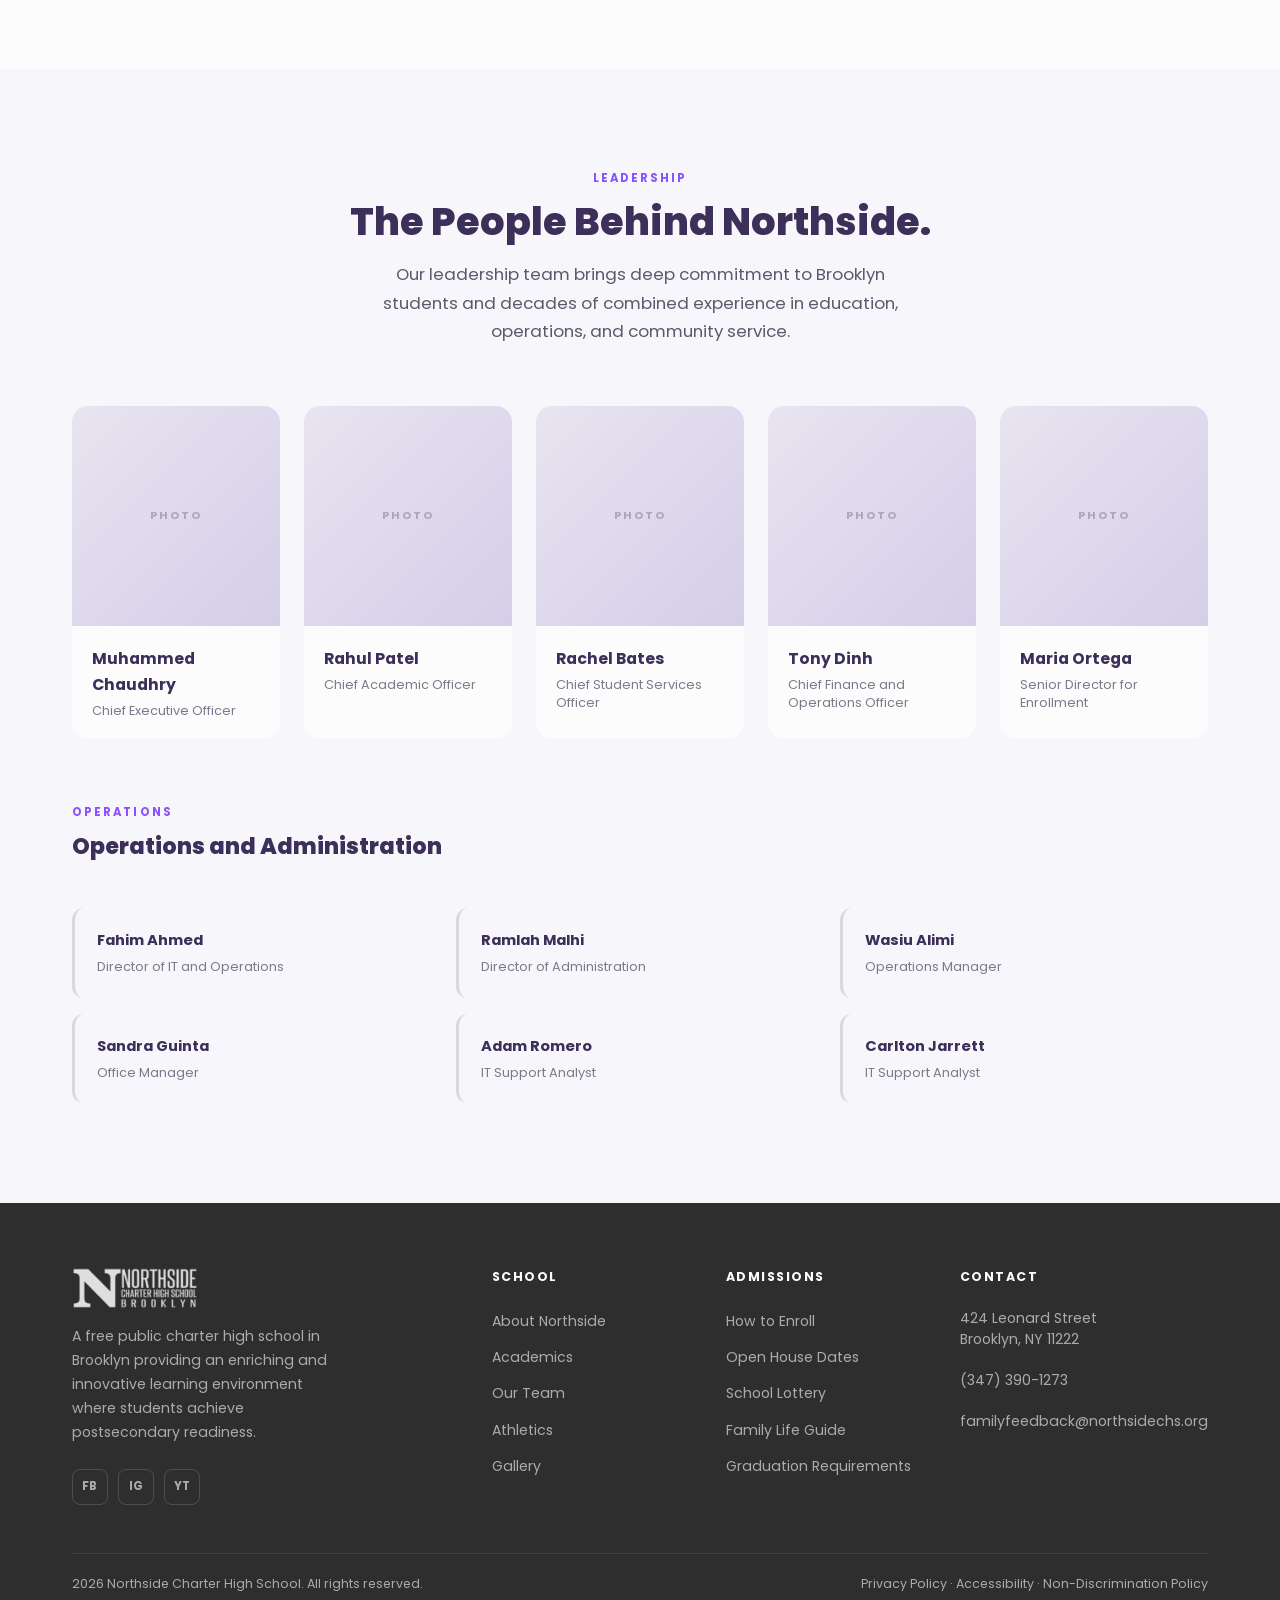
==== commit 8c6d9d51: "Fix logo visibility, remove hero badge, update stats bar, restructure leadership section" ====
--- a/about.html
+++ b/about.html
@@ -214,31 +214,35 @@
             <span>Senior Director for Enrollment</span>
           </div>
         </div>
-        <div class="leader-card">
-          <div class="leader-photo">
-            <div class="img-placeholder"></div>
-          </div>
-          <div class="leader-info">
+      </div>
+
+      <div style="margin-top: 64px;">
+        <span class="section-label">Operations</span>
+        <h3 class="section-title" style="font-size: 1.4rem; margin-bottom: 32px;">Operations and Administration</h3>
+        <div class="ops-grid">
+          <div class="ops-card">
             <h4>Fahim Ahmed</h4>
             <span>Director of IT and Operations</span>
           </div>
-        </div>
-        <div class="leader-card">
-          <div class="leader-photo">
-            <div class="img-placeholder"></div>
-          </div>
-          <div class="leader-info">
+          <div class="ops-card">
             <h4>Ramlah Malhi</h4>
             <span>Director of Administration</span>
           </div>
-        </div>
-        <div class="leader-card">
-          <div class="leader-photo">
-            <div class="img-placeholder"></div>
-          </div>
-          <div class="leader-info">
+          <div class="ops-card">
             <h4>Wasiu Alimi</h4>
             <span>Operations Manager</span>
+          </div>
+          <div class="ops-card">
+            <h4>Sandra Guinta</h4>
+            <span>Office Manager</span>
+          </div>
+          <div class="ops-card">
+            <h4>Adam Romero</h4>
+            <span>IT Support Analyst</span>
+          </div>
+          <div class="ops-card">
+            <h4>Carlton Jarrett</h4>
+            <span>IT Support Analyst</span>
           </div>
         </div>
       </div>
--- a/css/style.css
+++ b/css/style.css
@@ -171,6 +171,7 @@
 .nav-logo img {
   height: 44px;
   width: auto;
+  filter: brightness(0);
 }
 
 .nav-links {
@@ -882,8 +883,40 @@
 
 .leadership-grid {
   display: grid;
-  grid-template-columns: repeat(4, 1fr);
-  gap: 28px;
+  grid-template-columns: repeat(5, 1fr);
+  gap: 24px;
+}
+
+.ops-grid {
+  display: grid;
+  grid-template-columns: repeat(3, 1fr);
+  gap: 16px;
+  margin-top: 48px;
+}
+
+.ops-card {
+  background: var(--off-white);
+  border-radius: 12px;
+  padding: 20px 22px;
+  border-left: 3px solid var(--light-gray);
+  transition: var(--transition);
+}
+
+.ops-card:hover {
+  border-left-color: var(--violet);
+}
+
+.ops-card h4 {
+  font-size: 0.92rem;
+  font-weight: 700;
+  color: var(--purple);
+  margin-bottom: 4px;
+}
+
+.ops-card span {
+  font-size: 0.8rem;
+  color: #7a7a8a;
+  display: block;
 }
 
 .leader-card {
@@ -1108,7 +1141,8 @@
   .about-split .container,
   .admissions-cta .container { grid-template-columns: 1fr; gap: 48px; }
 
-  .leadership-grid { grid-template-columns: repeat(2, 1fr); }
+  .leadership-grid { grid-template-columns: repeat(3, 1fr); }
+  .ops-grid { grid-template-columns: repeat(2, 1fr); }
 }
 
 @media (max-width: 768px) {
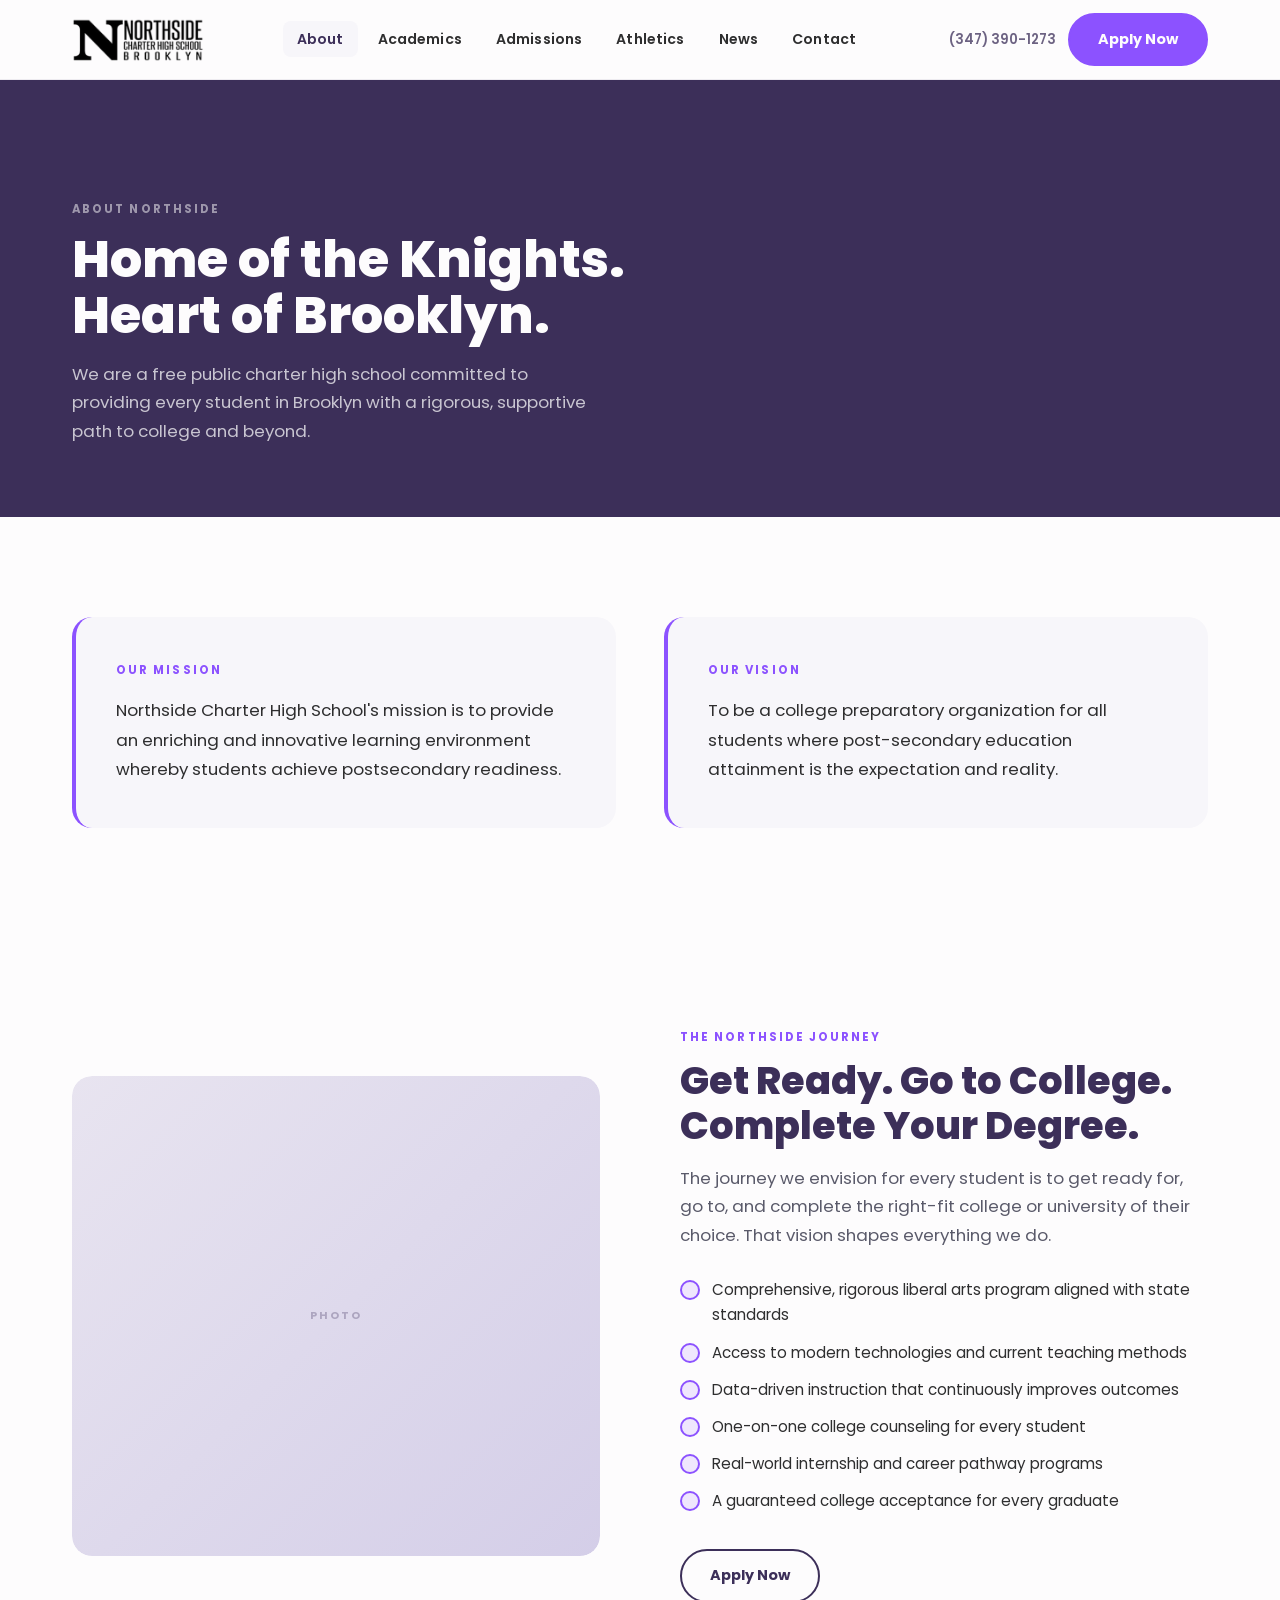
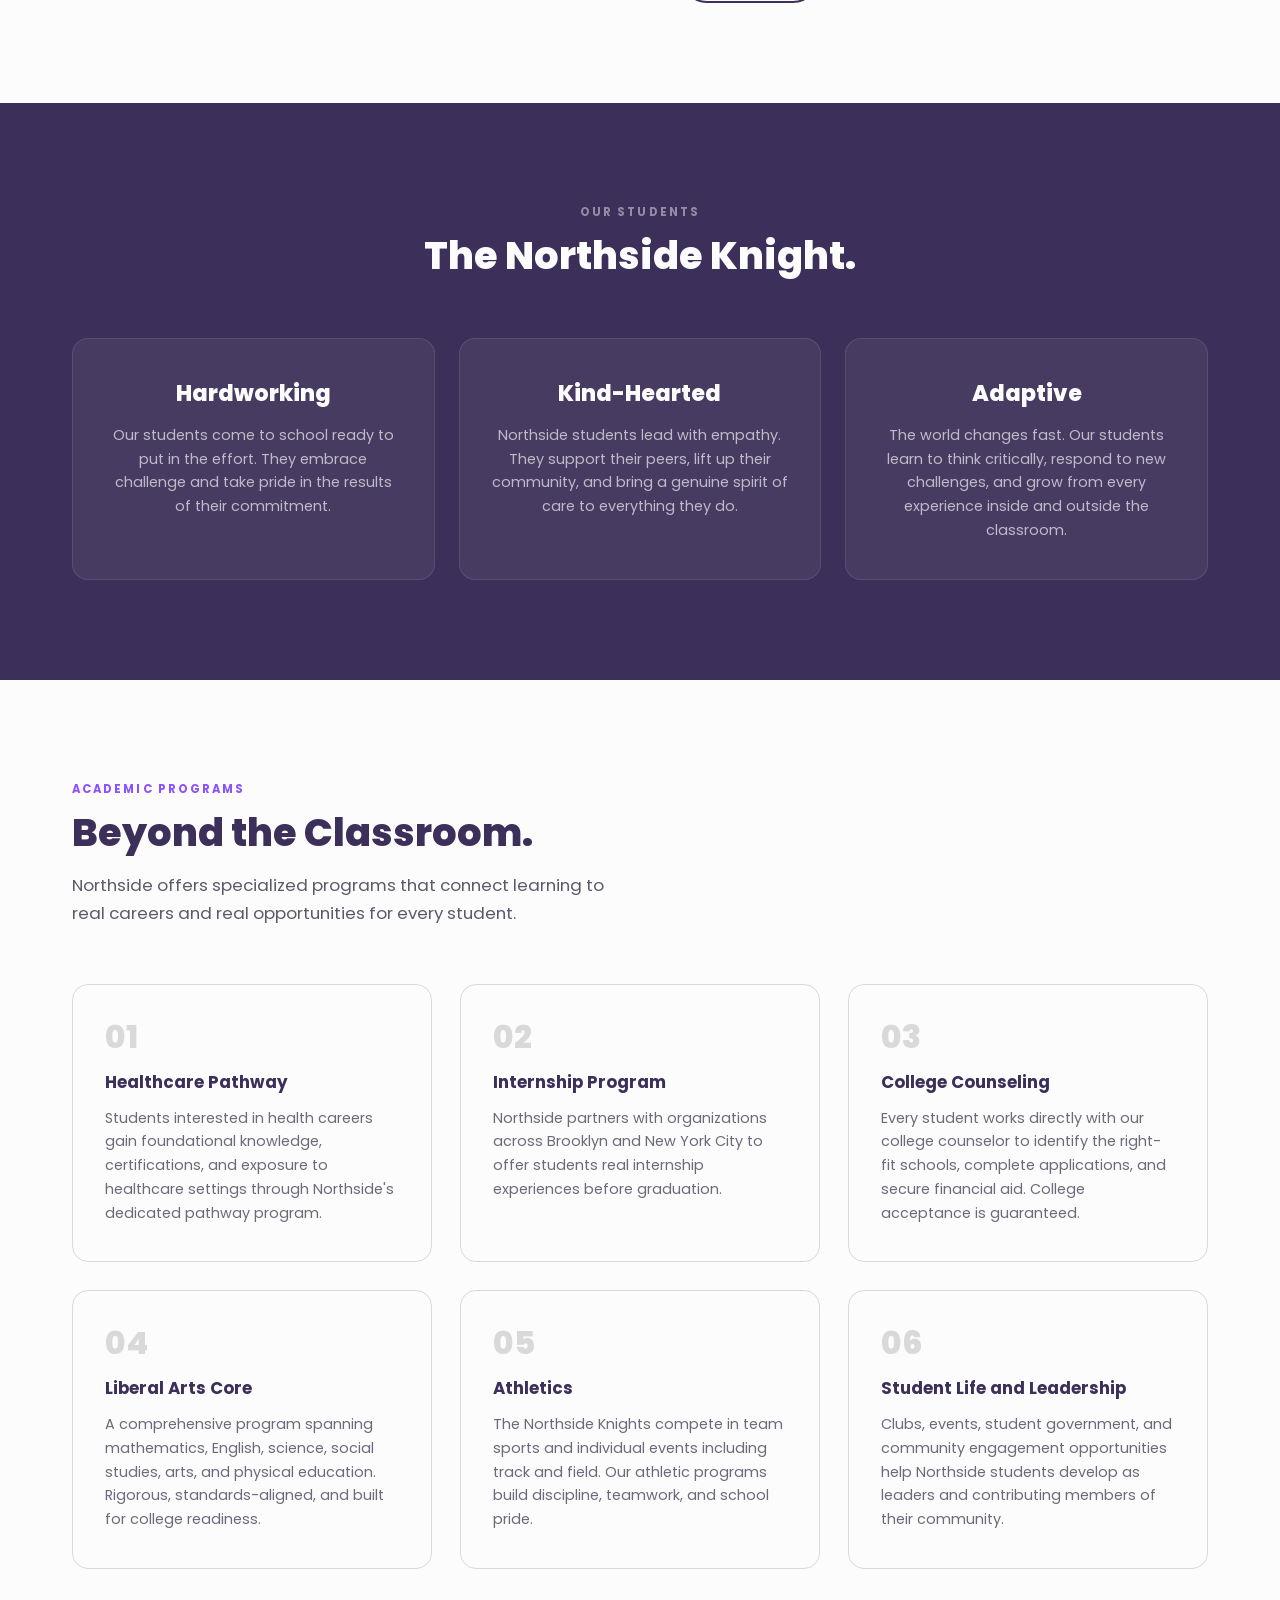
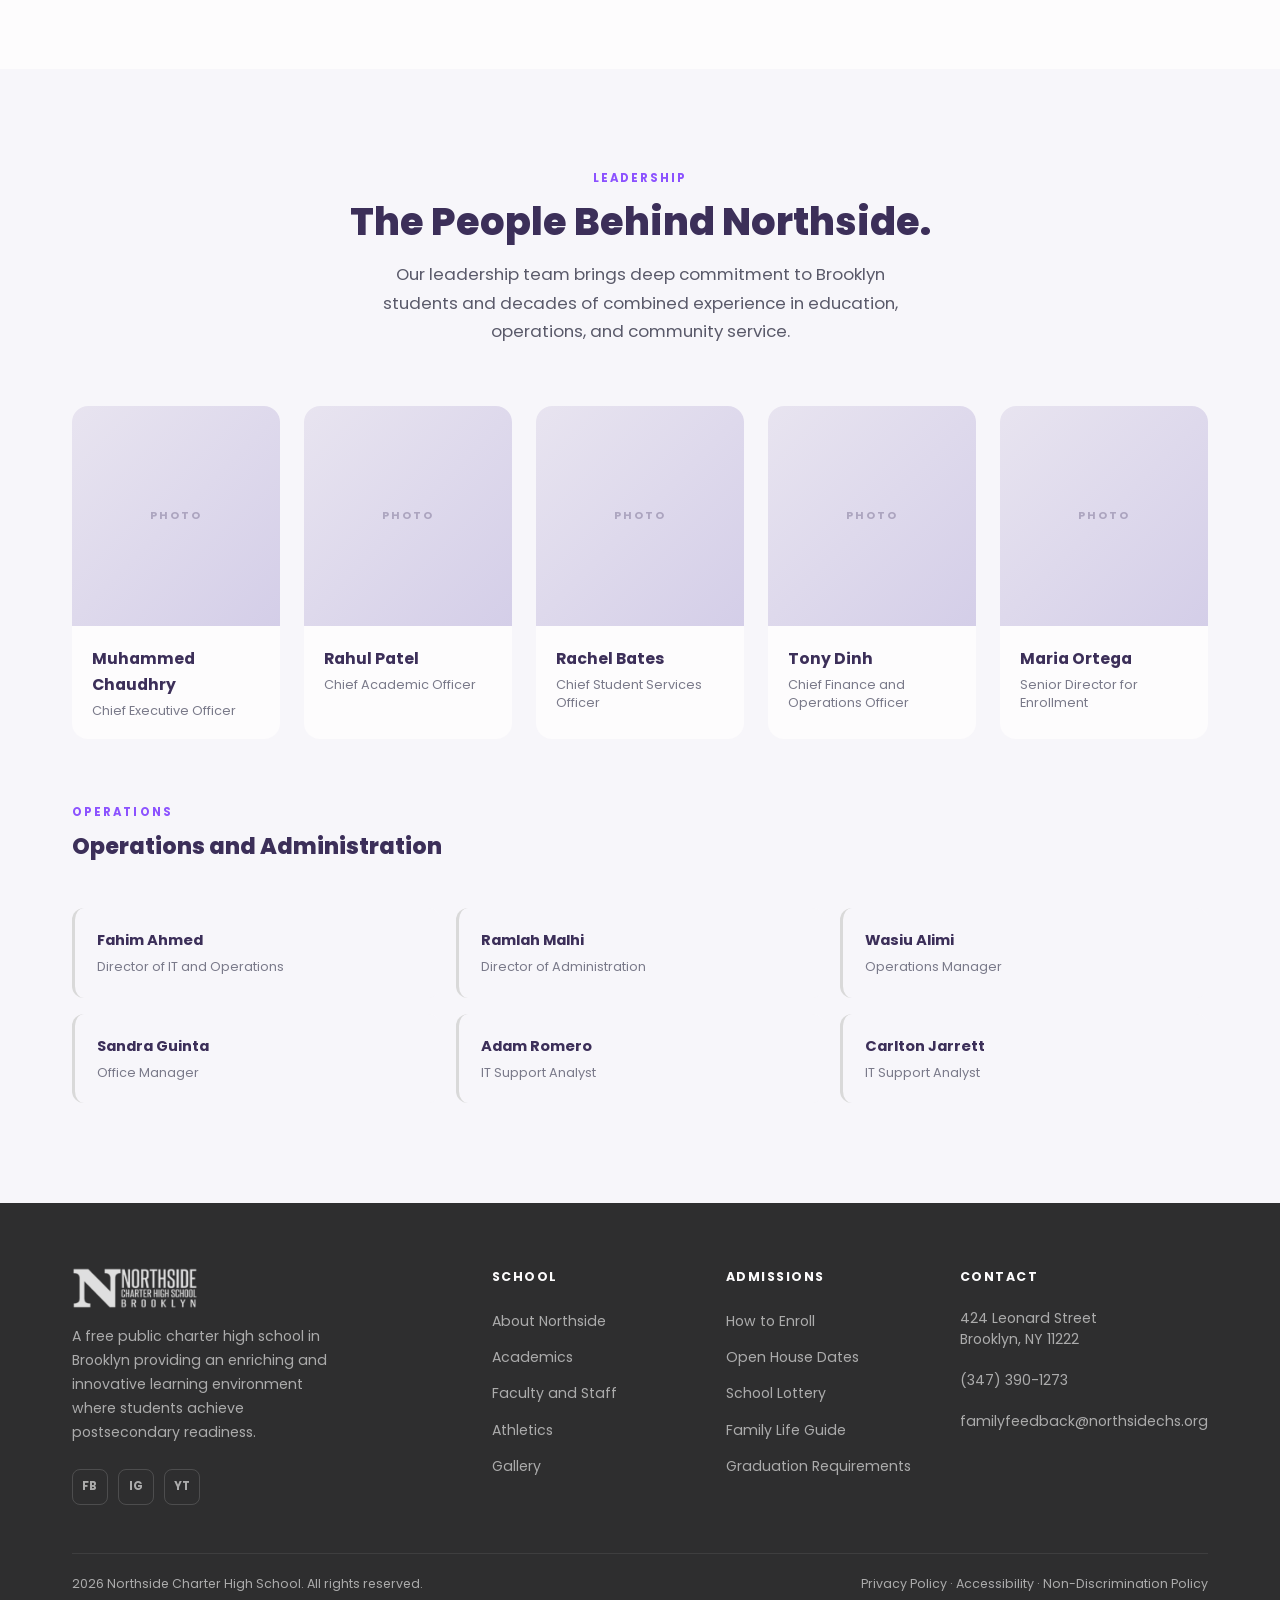
==== commit c3727163: "Add Admissions and Faculty/Staff directory pages - admissions.html: eligibility overview, apply card" ====
--- a/about.html
+++ b/about.html
@@ -18,7 +18,7 @@
       <ul class="nav-links">
         <li><a href="about.html" class="active">About</a></li>
         <li><a href="#">Academics</a></li>
-        <li><a href="#">Admissions</a></li>
+        <li><a href="admissions.html">Admissions</a></li>
         <li><a href="#">Athletics</a></li>
         <li><a href="#">News</a></li>
         <li><a href="#">Contact</a></li>
@@ -267,7 +267,7 @@
           <ul>
             <li><a href="about.html">About Northside</a></li>
             <li><a href="#">Academics</a></li>
-            <li><a href="#">Our Team</a></li>
+            <li><a href="faculty.html">Faculty and Staff</a></li>
             <li><a href="#">Athletics</a></li>
             <li><a href="#">Gallery</a></li>
           </ul>
@@ -275,8 +275,8 @@
         <div class="footer-col">
           <h4>Admissions</h4>
           <ul>
-            <li><a href="#">How to Enroll</a></li>
-            <li><a href="#">Open House Dates</a></li>
+            <li><a href="admissions.html">How to Enroll</a></li>
+            <li><a href="admissions.html#open-house">Open House Dates</a></li>
             <li><a href="#">School Lottery</a></li>
             <li><a href="#">Family Life Guide</a></li>
             <li><a href="#">Graduation Requirements</a></li>
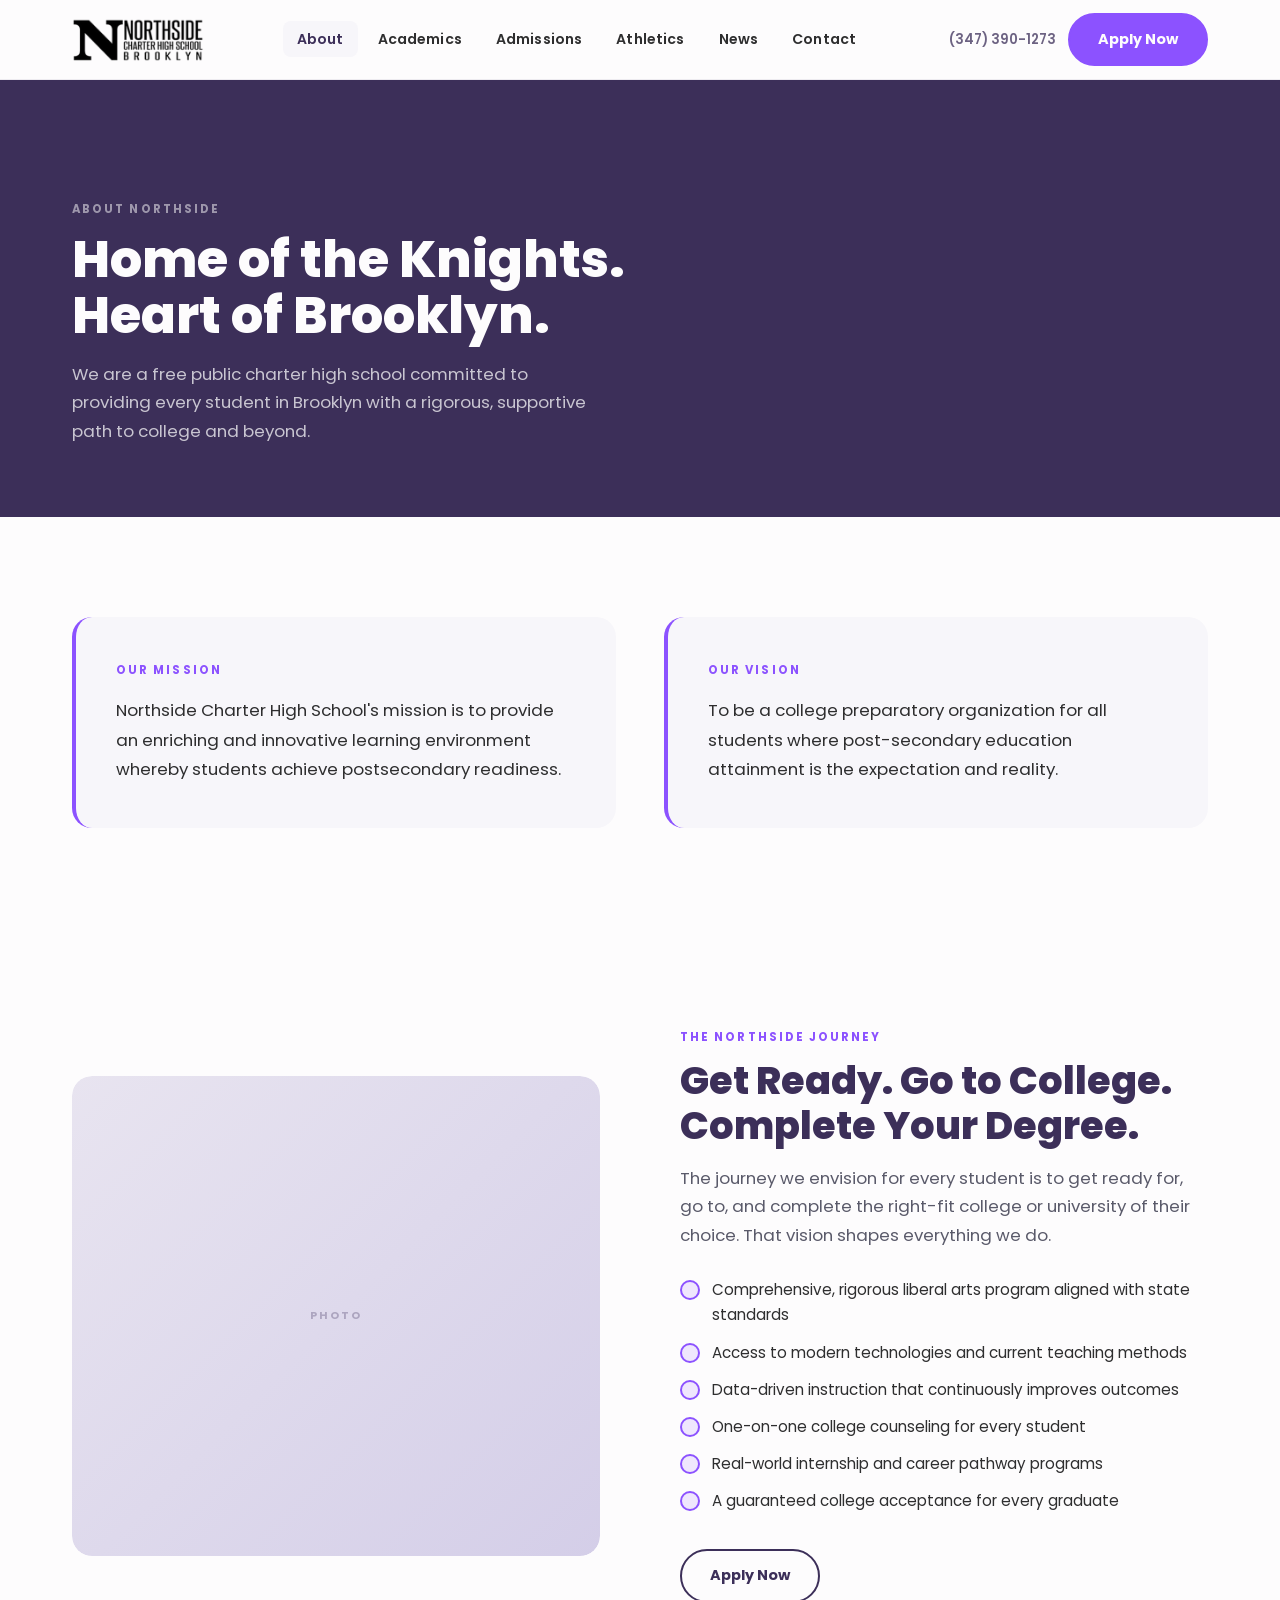
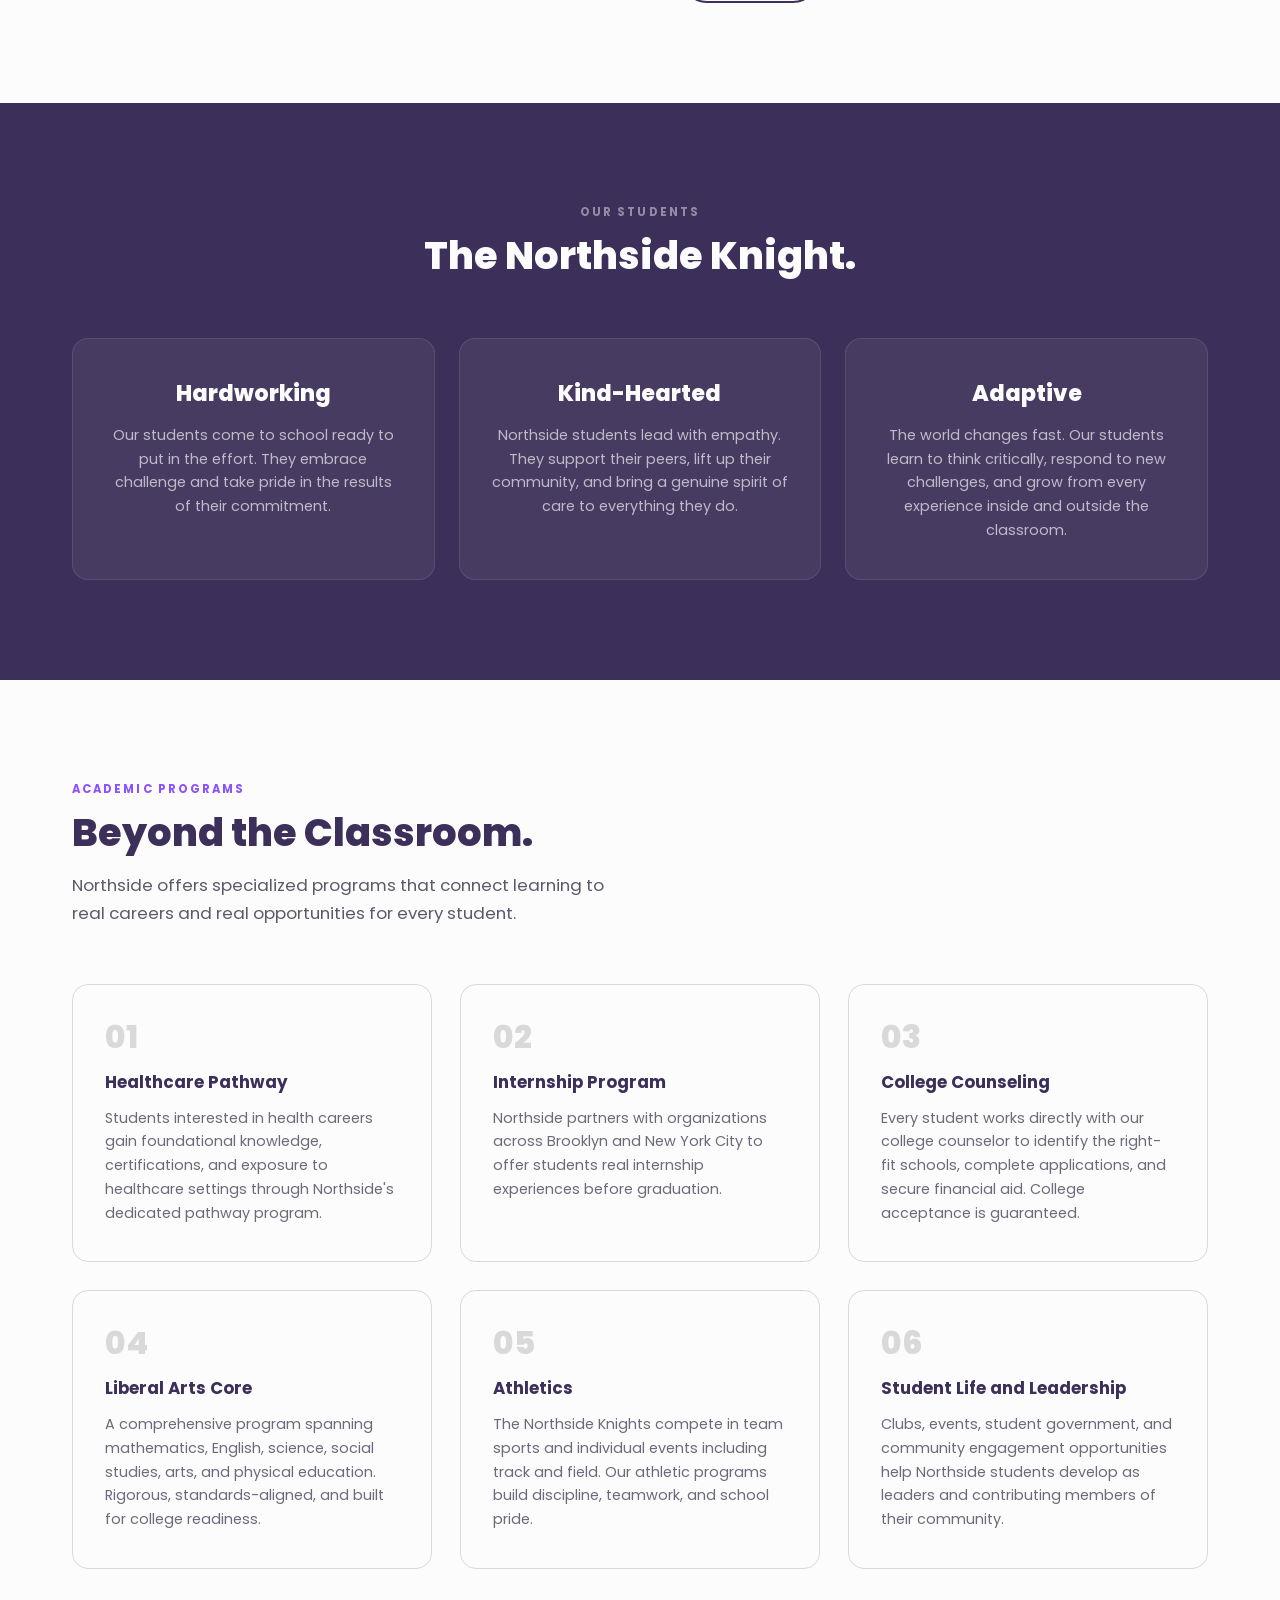
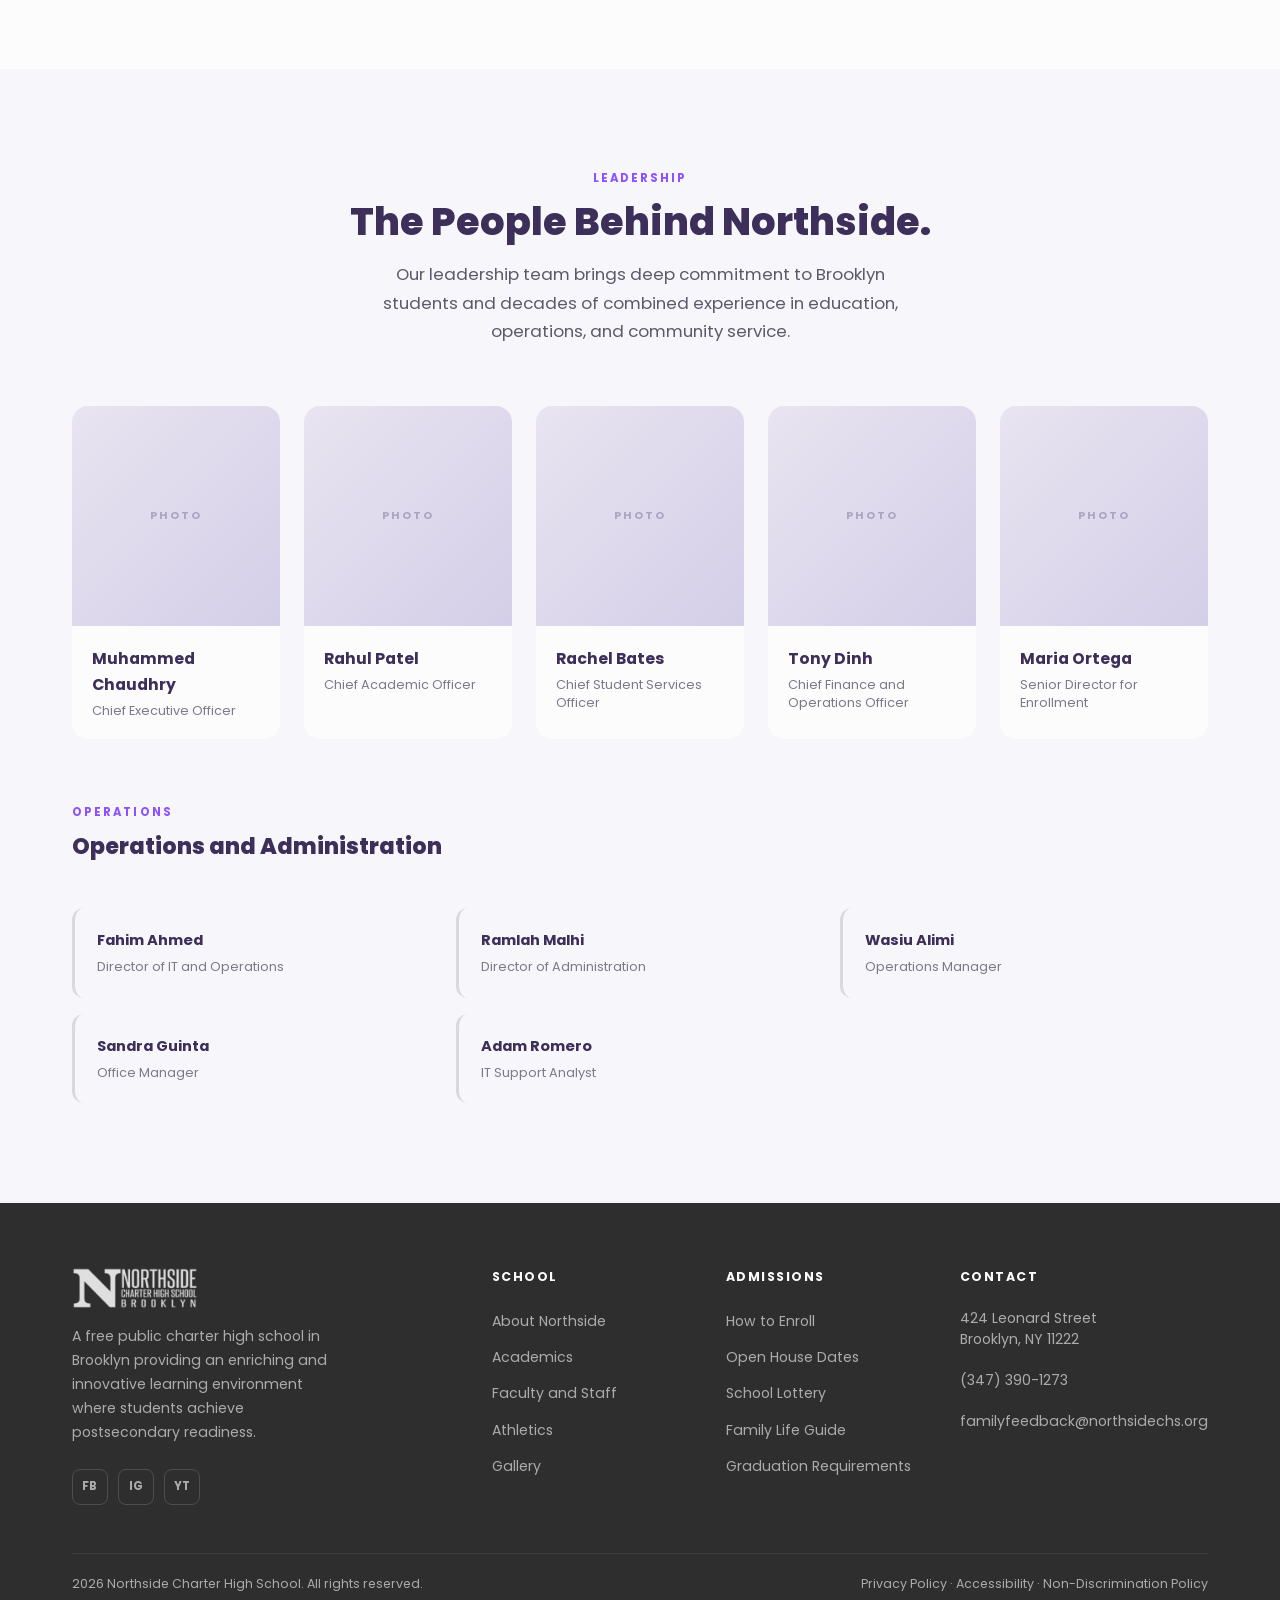
==== commit 70211bfa: "Populate faculty directory with real staff, add About dropdown nav - faculty.html: 33 real staff acr" ====
--- a/about.html
+++ b/about.html
@@ -16,7 +16,13 @@
         <img src="images/logo-northside.png" alt="Northside Charter High School">
       </a>
       <ul class="nav-links">
-        <li><a href="about.html" class="active">About</a></li>
+        <li>
+          <a href="about.html" class="active">About</a>
+          <ul class="dropdown">
+            <li><a href="about.html">About Northside</a></li>
+            <li><a href="faculty.html">Faculty and Staff</a></li>
+          </ul>
+        </li>
         <li><a href="#">Academics</a></li>
         <li><a href="admissions.html">Admissions</a></li>
         <li><a href="#">Athletics</a></li>
@@ -240,10 +246,6 @@
             <h4>Adam Romero</h4>
             <span>IT Support Analyst</span>
           </div>
-          <div class="ops-card">
-            <h4>Carlton Jarrett</h4>
-            <span>IT Support Analyst</span>
-          </div>
         </div>
       </div>
     </div>
--- a/css/style.css
+++ b/css/style.css
@@ -224,6 +224,48 @@
   height: 2px;
   background: var(--purple);
   border-radius: 2px;
+}
+
+/* ─── Nav Dropdown ──────────────────────────────────────────── */
+.nav-links li { position: relative; }
+
+.dropdown {
+  position: absolute;
+  top: calc(100% + 6px);
+  left: 0;
+  background: var(--white);
+  border-radius: 12px;
+  border: 1px solid rgba(60,47,89,0.1);
+  box-shadow: 0 10px 32px rgba(60,47,89,0.14);
+  min-width: 210px;
+  padding: 8px;
+  opacity: 0;
+  pointer-events: none;
+  transform: translateY(-6px);
+  transition: opacity 0.18s ease, transform 0.18s ease;
+  z-index: 200;
+}
+
+.nav-links li:hover .dropdown,
+.nav-links li:focus-within .dropdown {
+  opacity: 1;
+  pointer-events: all;
+  transform: translateY(0);
+}
+
+.dropdown li { display: block; }
+
+.dropdown a {
+  display: block;
+  padding: 9px 14px !important;
+  font-size: 0.85rem !important;
+  border-radius: 8px;
+  color: var(--charcoal) !important;
+}
+
+.dropdown a:hover {
+  background: var(--off-white) !important;
+  color: var(--purple) !important;
 }
 
 /* ─── Page Hero (inner pages) ──────────────────────────────── */
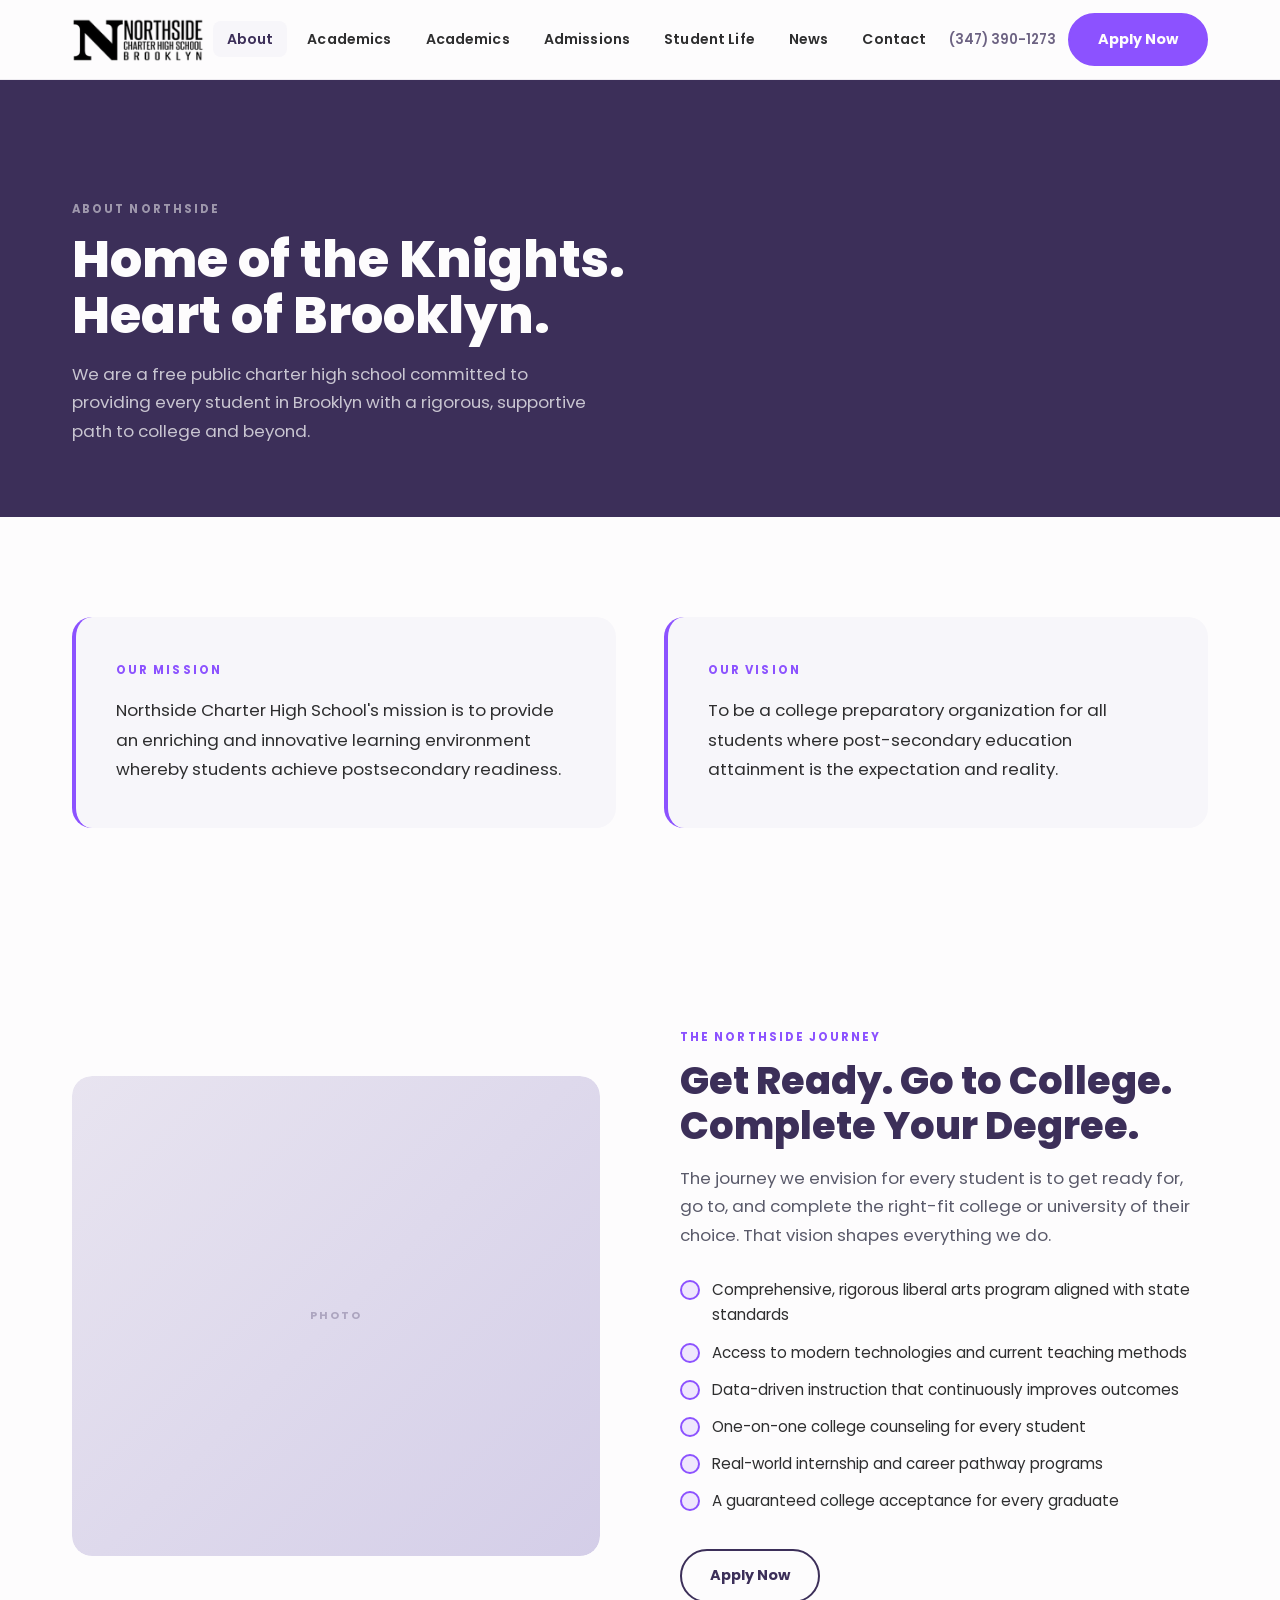
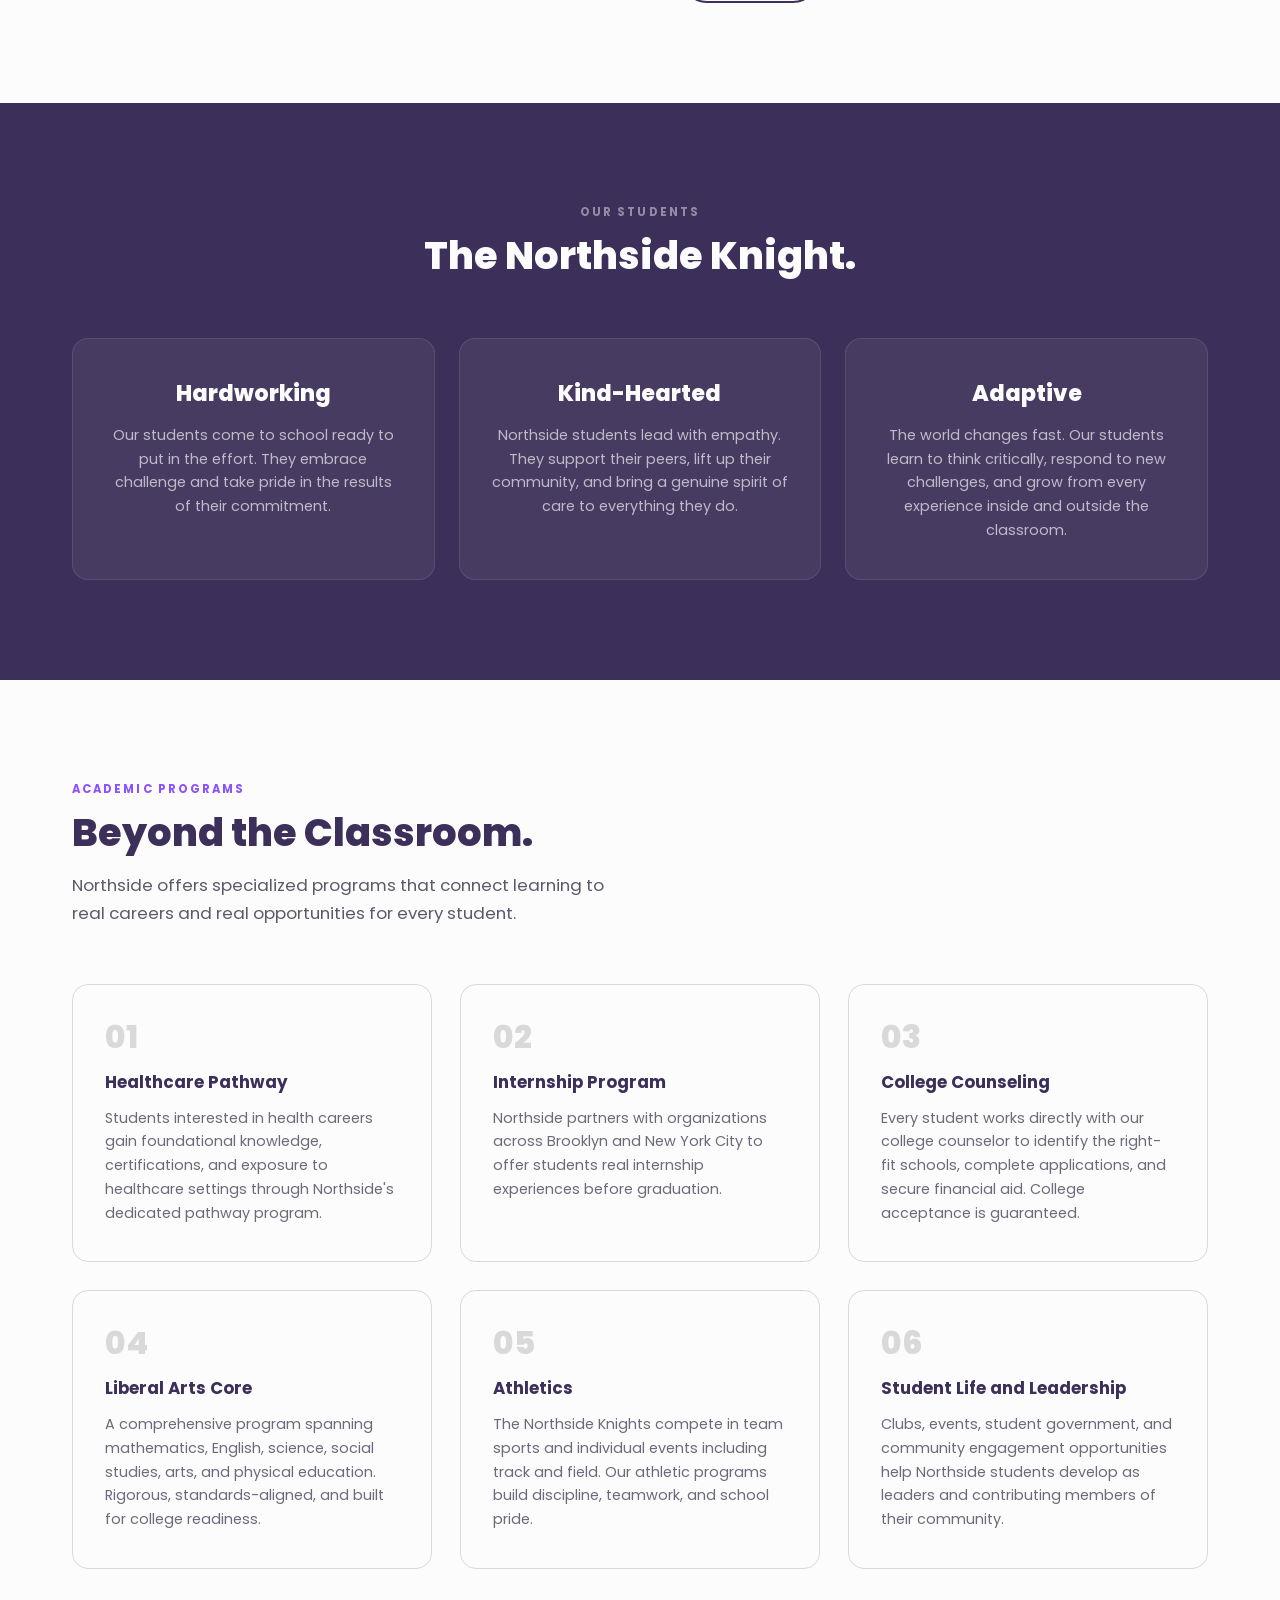
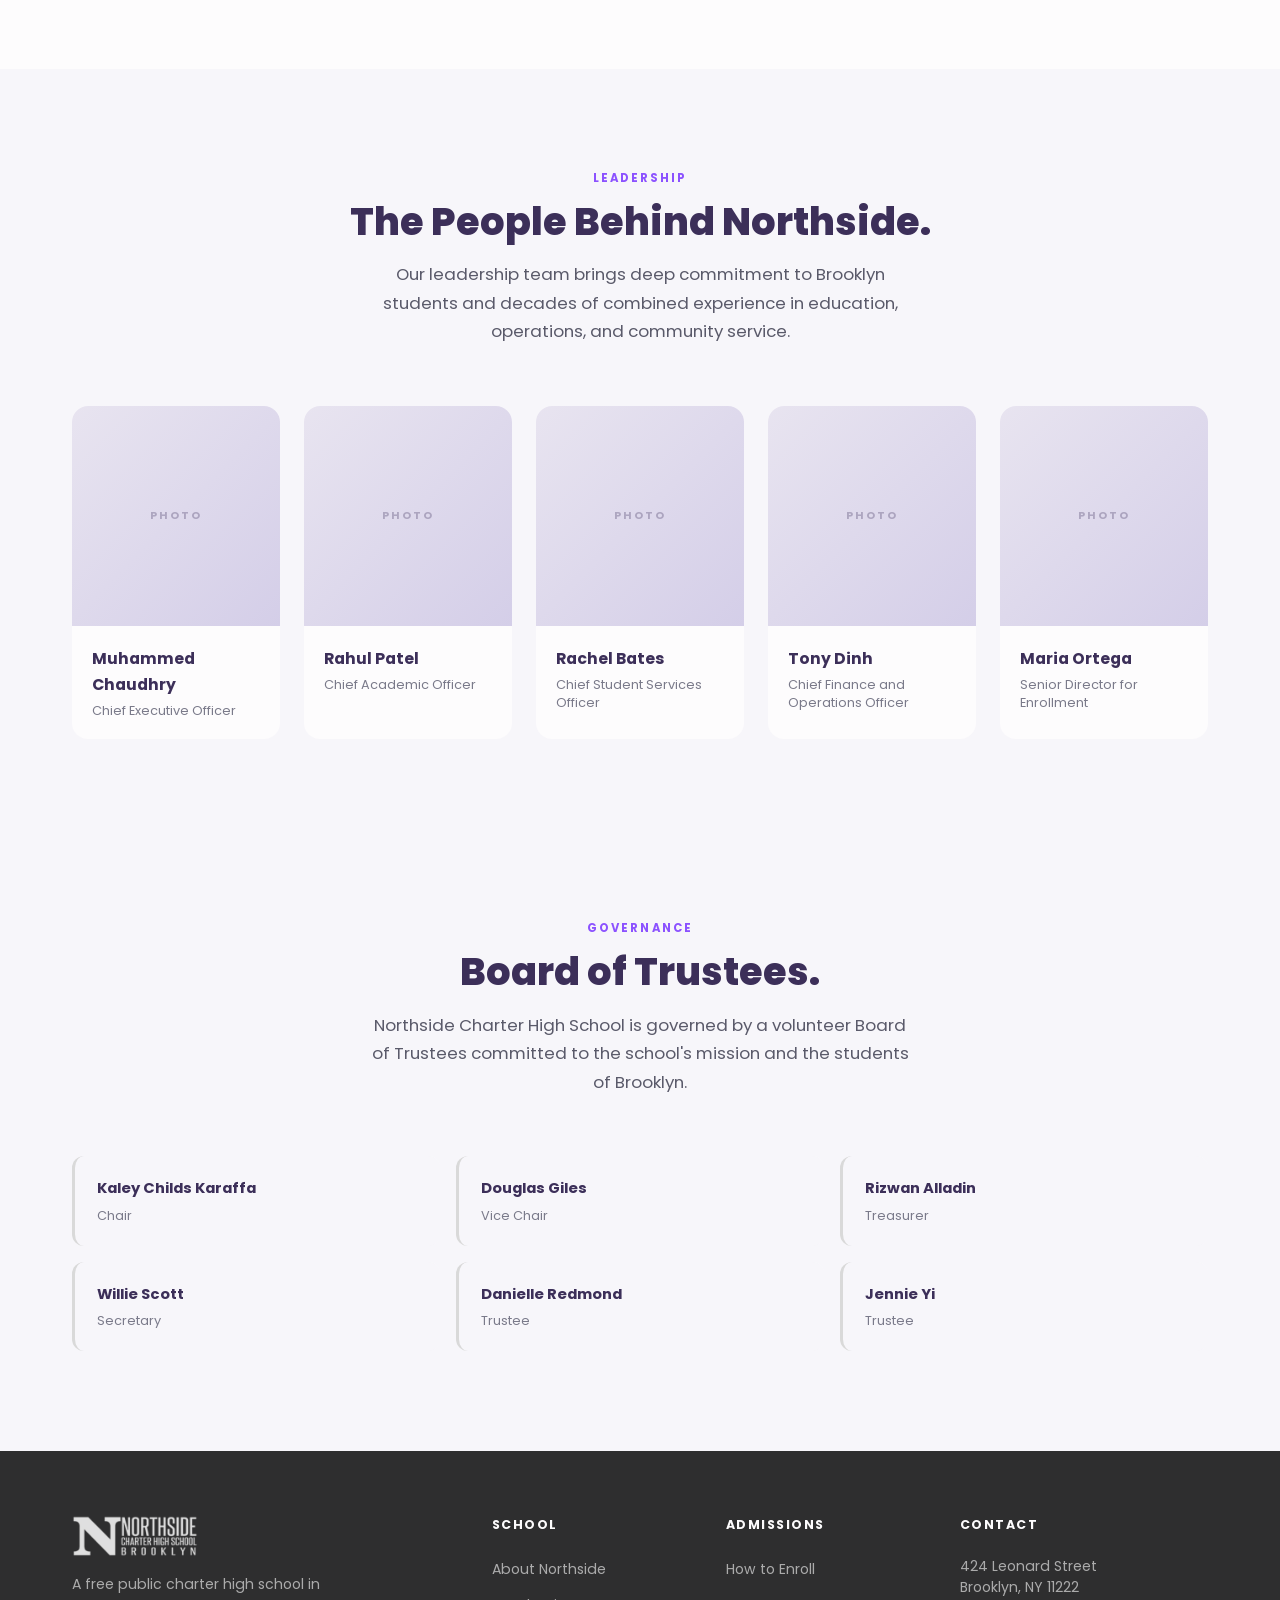
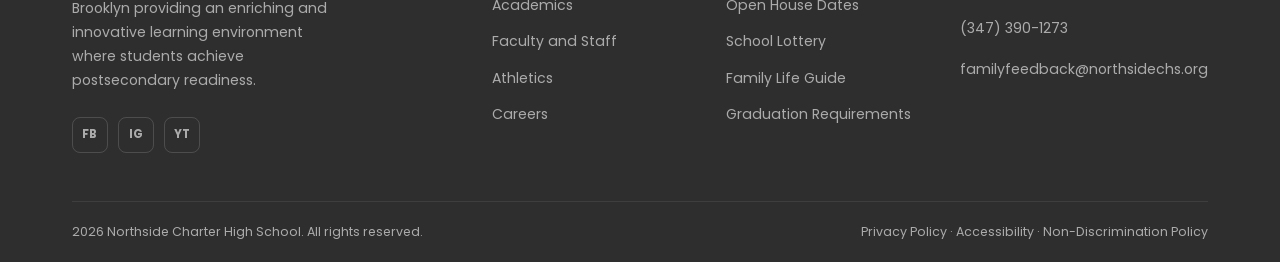
==== commit 69250d2f: "Add Board of Trustees, Careers page, nav dropdowns, ops to faculty - about.html: replace ops section" ====
--- a/about.html
+++ b/about.html
@@ -24,8 +24,22 @@
           </ul>
         </li>
         <li><a href="#">Academics</a></li>
+        <li>
+          <a href="#">Academics</a>
+          <ul class="dropdown">
+            <li><a href="#">Our Approach</a></li>
+            <li><a href="#">Healthcare Pathway</a></li>
+            <li><a href="#">Graduation Requirements</a></li>
+          </ul>
+        </li>
         <li><a href="admissions.html">Admissions</a></li>
-        <li><a href="#">Athletics</a></li>
+        <li>
+          <a href="#">Student Life</a>
+          <ul class="dropdown">
+            <li><a href="#">Athletics</a></li>
+            <li><a href="#">Clubs and Organizations</a></li>
+          </ul>
+        </li>
         <li><a href="#">News</a></li>
         <li><a href="#">Contact</a></li>
       </ul>
@@ -222,30 +236,41 @@
         </div>
       </div>
 
-      <div style="margin-top: 64px;">
-        <span class="section-label">Operations</span>
-        <h3 class="section-title" style="font-size: 1.4rem; margin-bottom: 32px;">Operations and Administration</h3>
-        <div class="ops-grid">
-          <div class="ops-card">
-            <h4>Fahim Ahmed</h4>
-            <span>Director of IT and Operations</span>
-          </div>
-          <div class="ops-card">
-            <h4>Ramlah Malhi</h4>
-            <span>Director of Administration</span>
-          </div>
-          <div class="ops-card">
-            <h4>Wasiu Alimi</h4>
-            <span>Operations Manager</span>
-          </div>
-          <div class="ops-card">
-            <h4>Sandra Guinta</h4>
-            <span>Office Manager</span>
-          </div>
-          <div class="ops-card">
-            <h4>Adam Romero</h4>
-            <span>IT Support Analyst</span>
-          </div>
+    </div>
+  </section>
+
+  <!-- BOARD OF TRUSTEES -->
+  <section class="leadership" style="background: var(--off-white); padding-top: 80px;">
+    <div class="container">
+      <div class="leadership-header">
+        <span class="section-label">Governance</span>
+        <h2 class="section-title">Board of Trustees.</h2>
+        <p class="section-sub" style="margin: 0 auto;">Northside Charter High School is governed by a volunteer Board of Trustees committed to the school's mission and the students of Brooklyn.</p>
+      </div>
+      <div class="ops-grid" style="margin-top: 40px; grid-template-columns: repeat(3, 1fr);">
+        <div class="ops-card">
+          <h4>Kaley Childs Karaffa</h4>
+          <span>Chair</span>
+        </div>
+        <div class="ops-card">
+          <h4>Douglas Giles</h4>
+          <span>Vice Chair</span>
+        </div>
+        <div class="ops-card">
+          <h4>Rizwan Alladin</h4>
+          <span>Treasurer</span>
+        </div>
+        <div class="ops-card">
+          <h4>Willie Scott</h4>
+          <span>Secretary</span>
+        </div>
+        <div class="ops-card">
+          <h4>Danielle Redmond</h4>
+          <span>Trustee</span>
+        </div>
+        <div class="ops-card">
+          <h4>Jennie Yi</h4>
+          <span>Trustee</span>
         </div>
       </div>
     </div>
@@ -271,7 +296,7 @@
             <li><a href="#">Academics</a></li>
             <li><a href="faculty.html">Faculty and Staff</a></li>
             <li><a href="#">Athletics</a></li>
-            <li><a href="#">Gallery</a></li>
+            <li><a href="careers.html">Careers</a></li>
           </ul>
         </div>
         <div class="footer-col">
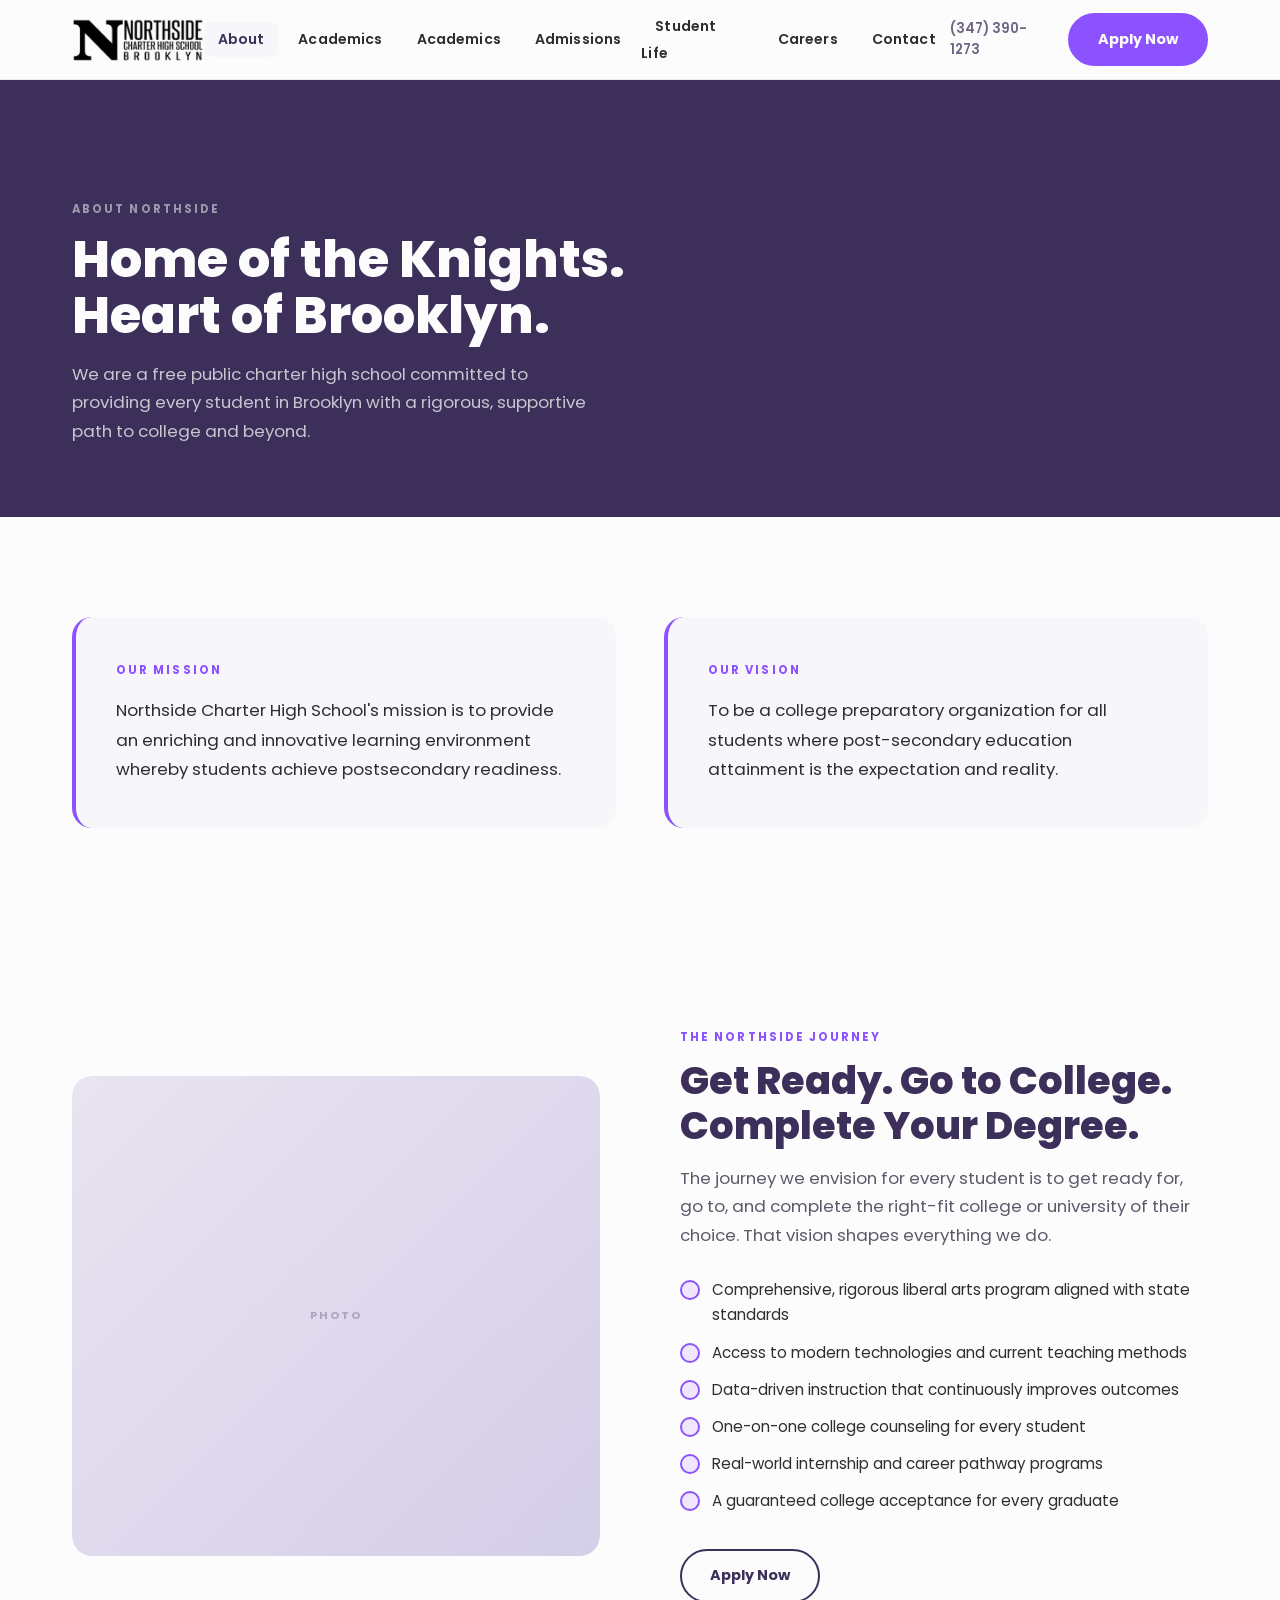
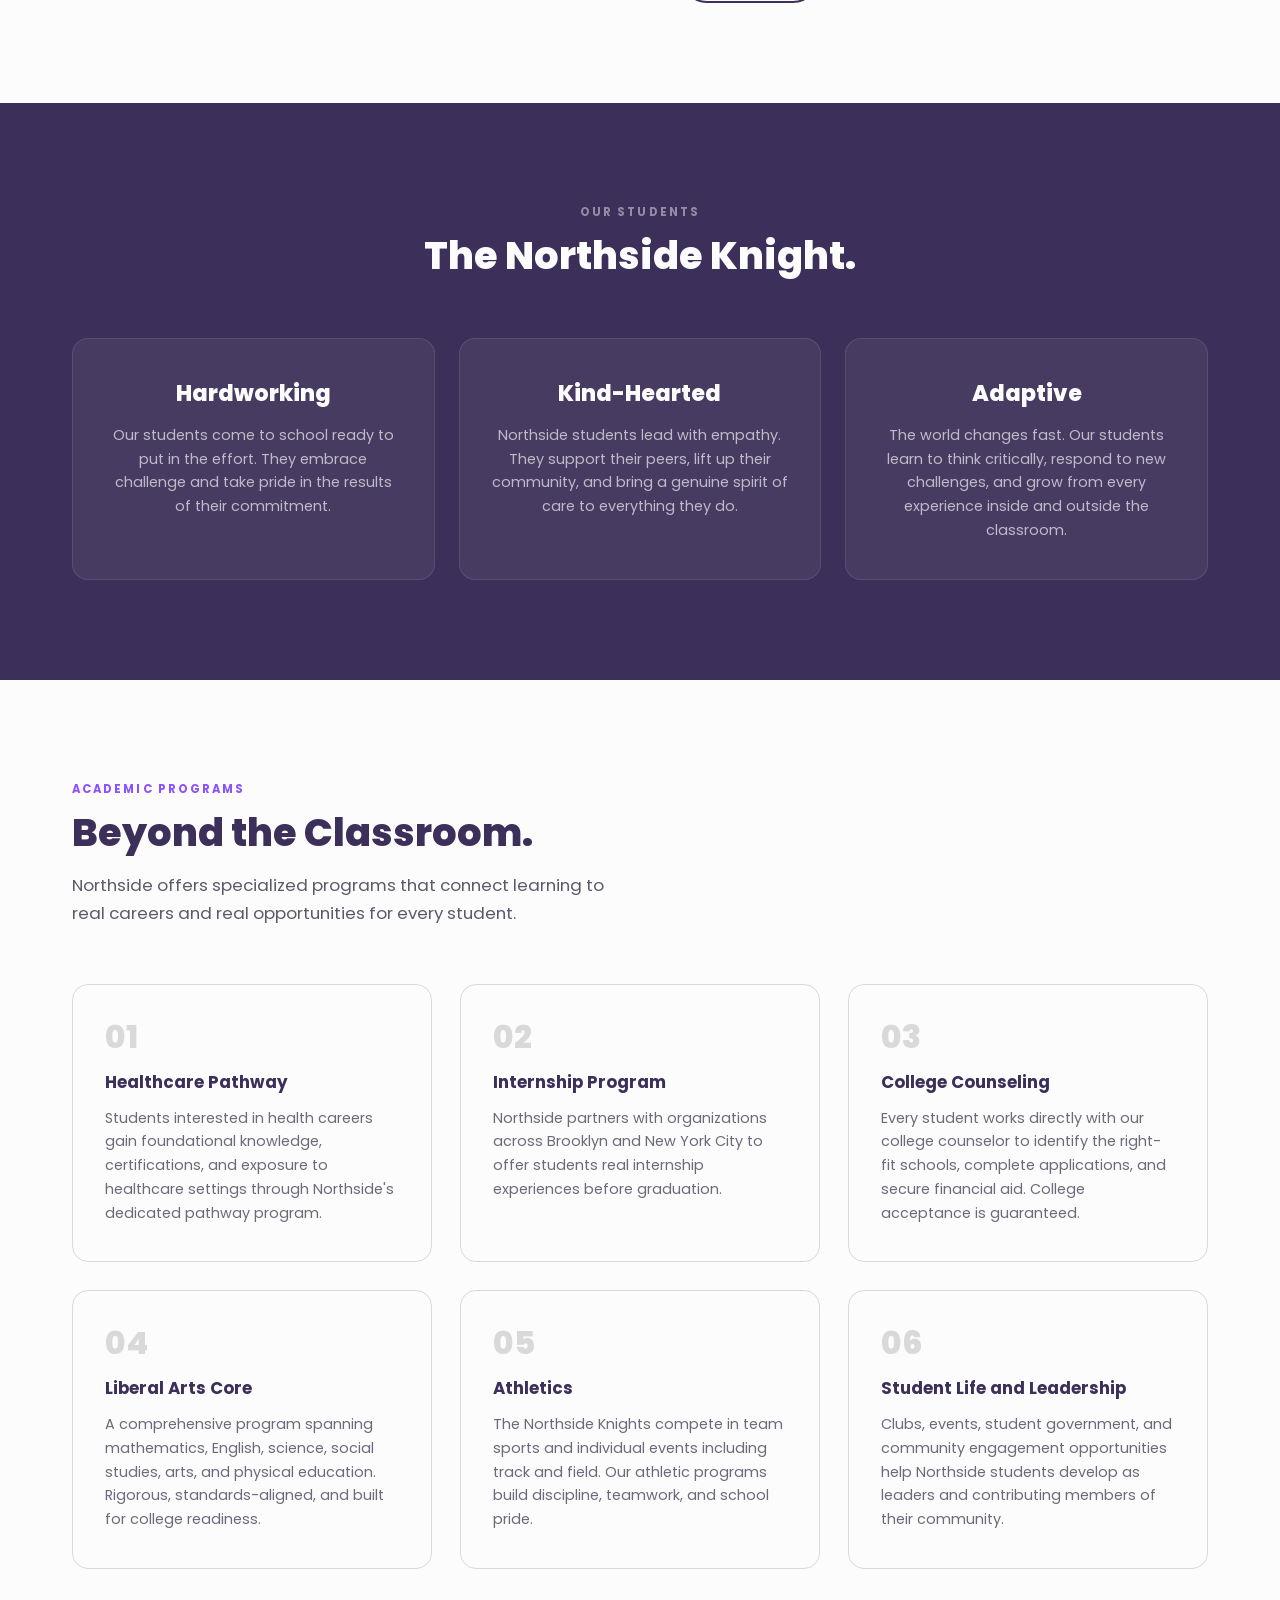
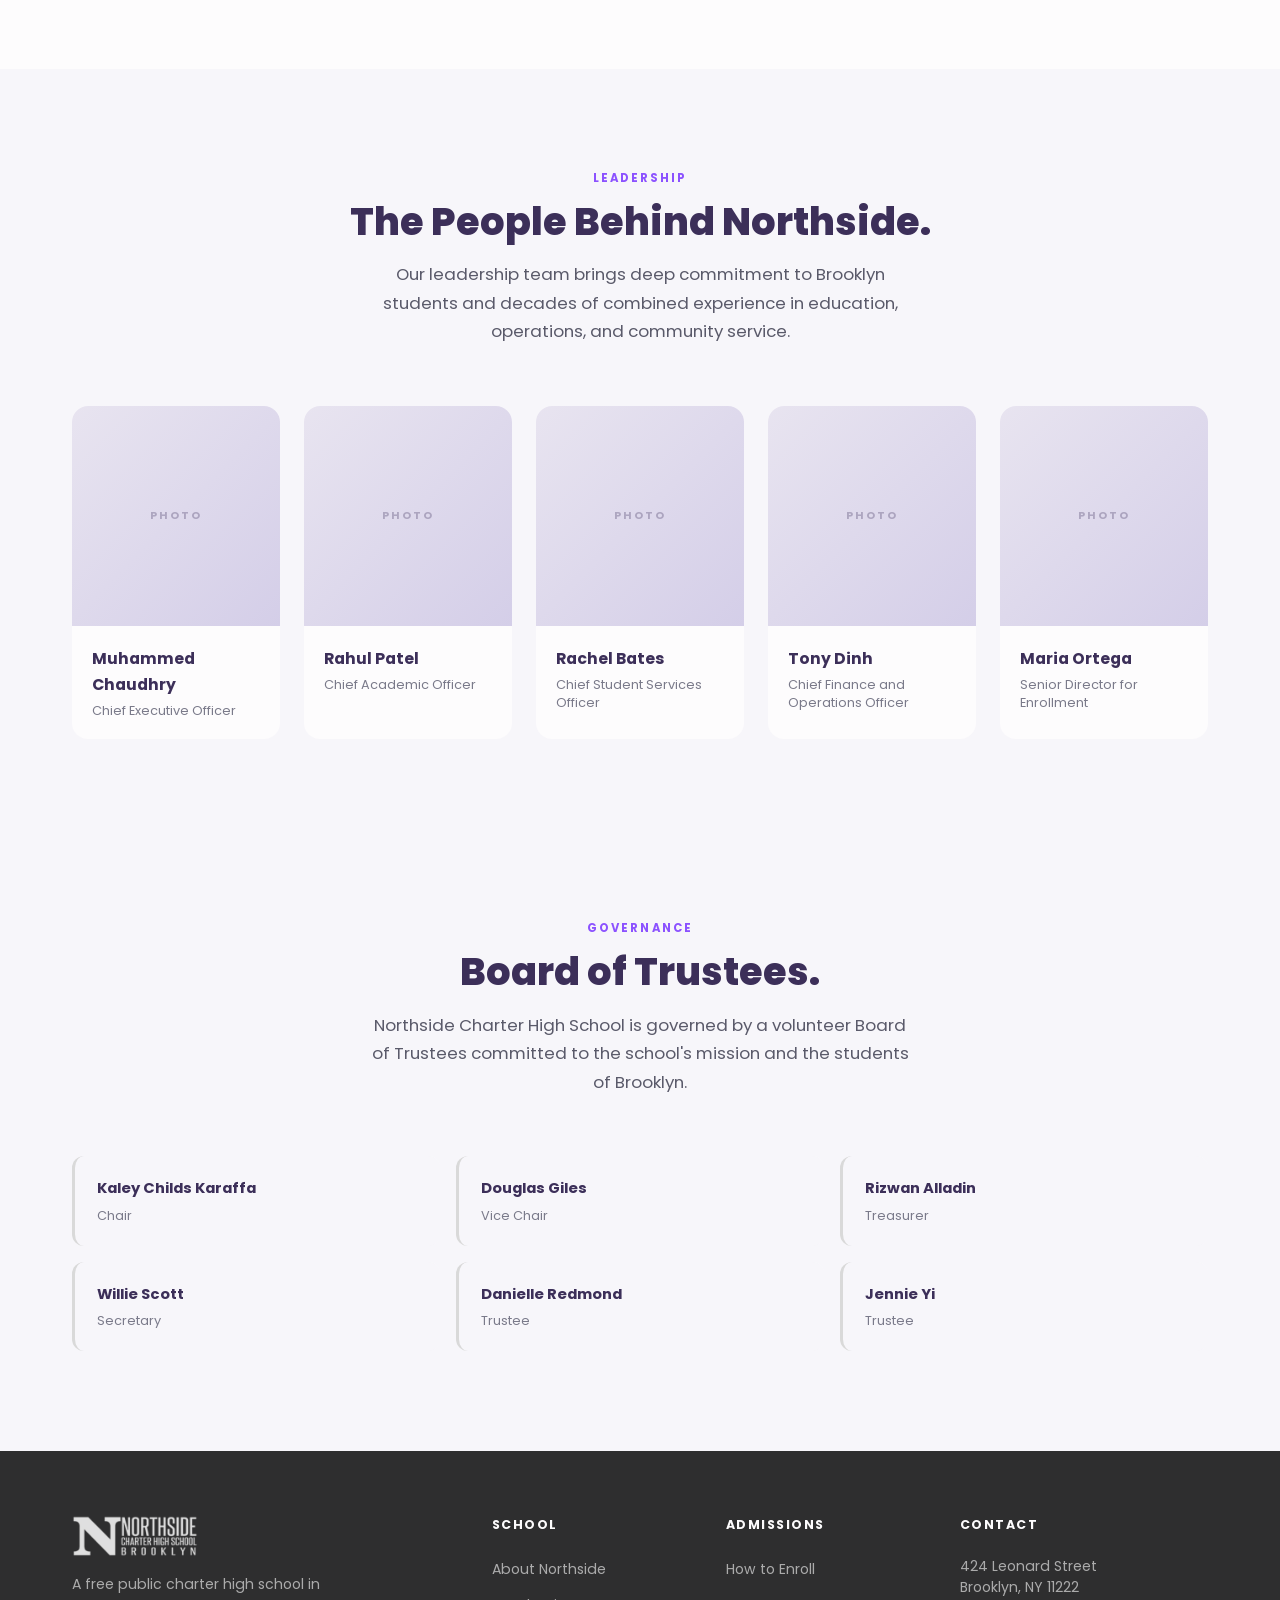
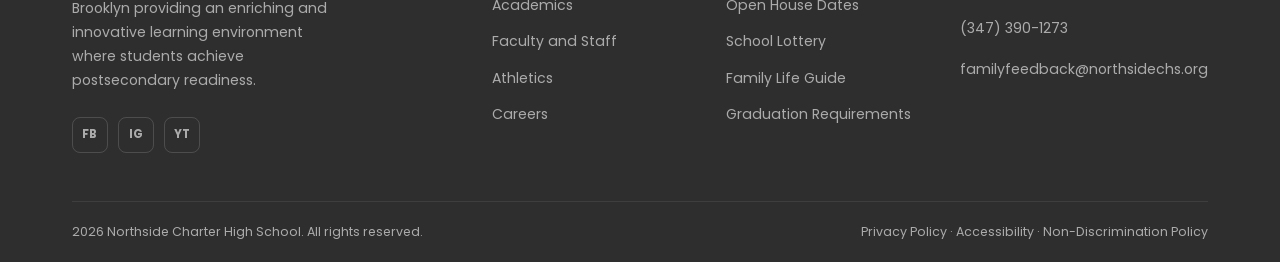
==== commit 56d94071: "Faculty restructure, 3 academics pages, nav cleanup Faculty: - Merge English + Social Studies + Worl" ====
--- a/about.html
+++ b/about.html
@@ -25,11 +25,11 @@
         </li>
         <li><a href="#">Academics</a></li>
         <li>
-          <a href="#">Academics</a>
+          <a href="academics-approach.html">Academics</a>
           <ul class="dropdown">
-            <li><a href="#">Our Approach</a></li>
-            <li><a href="#">Healthcare Pathway</a></li>
-            <li><a href="#">Graduation Requirements</a></li>
+            <li><a href="academics-approach.html">Our Approach</a></li>
+            <li><a href="academics-healthcare.html">Healthcare Pathway</a></li>
+            <li><a href="academics-graduation.html">Graduation Requirements</a></li>
           </ul>
         </li>
         <li><a href="admissions.html">Admissions</a></li>
@@ -40,7 +40,7 @@
             <li><a href="#">Clubs and Organizations</a></li>
           </ul>
         </li>
-        <li><a href="#">News</a></li>
+        <li><a href="careers.html">Careers</a></li>
         <li><a href="#">Contact</a></li>
       </ul>
       <div class="nav-actions">
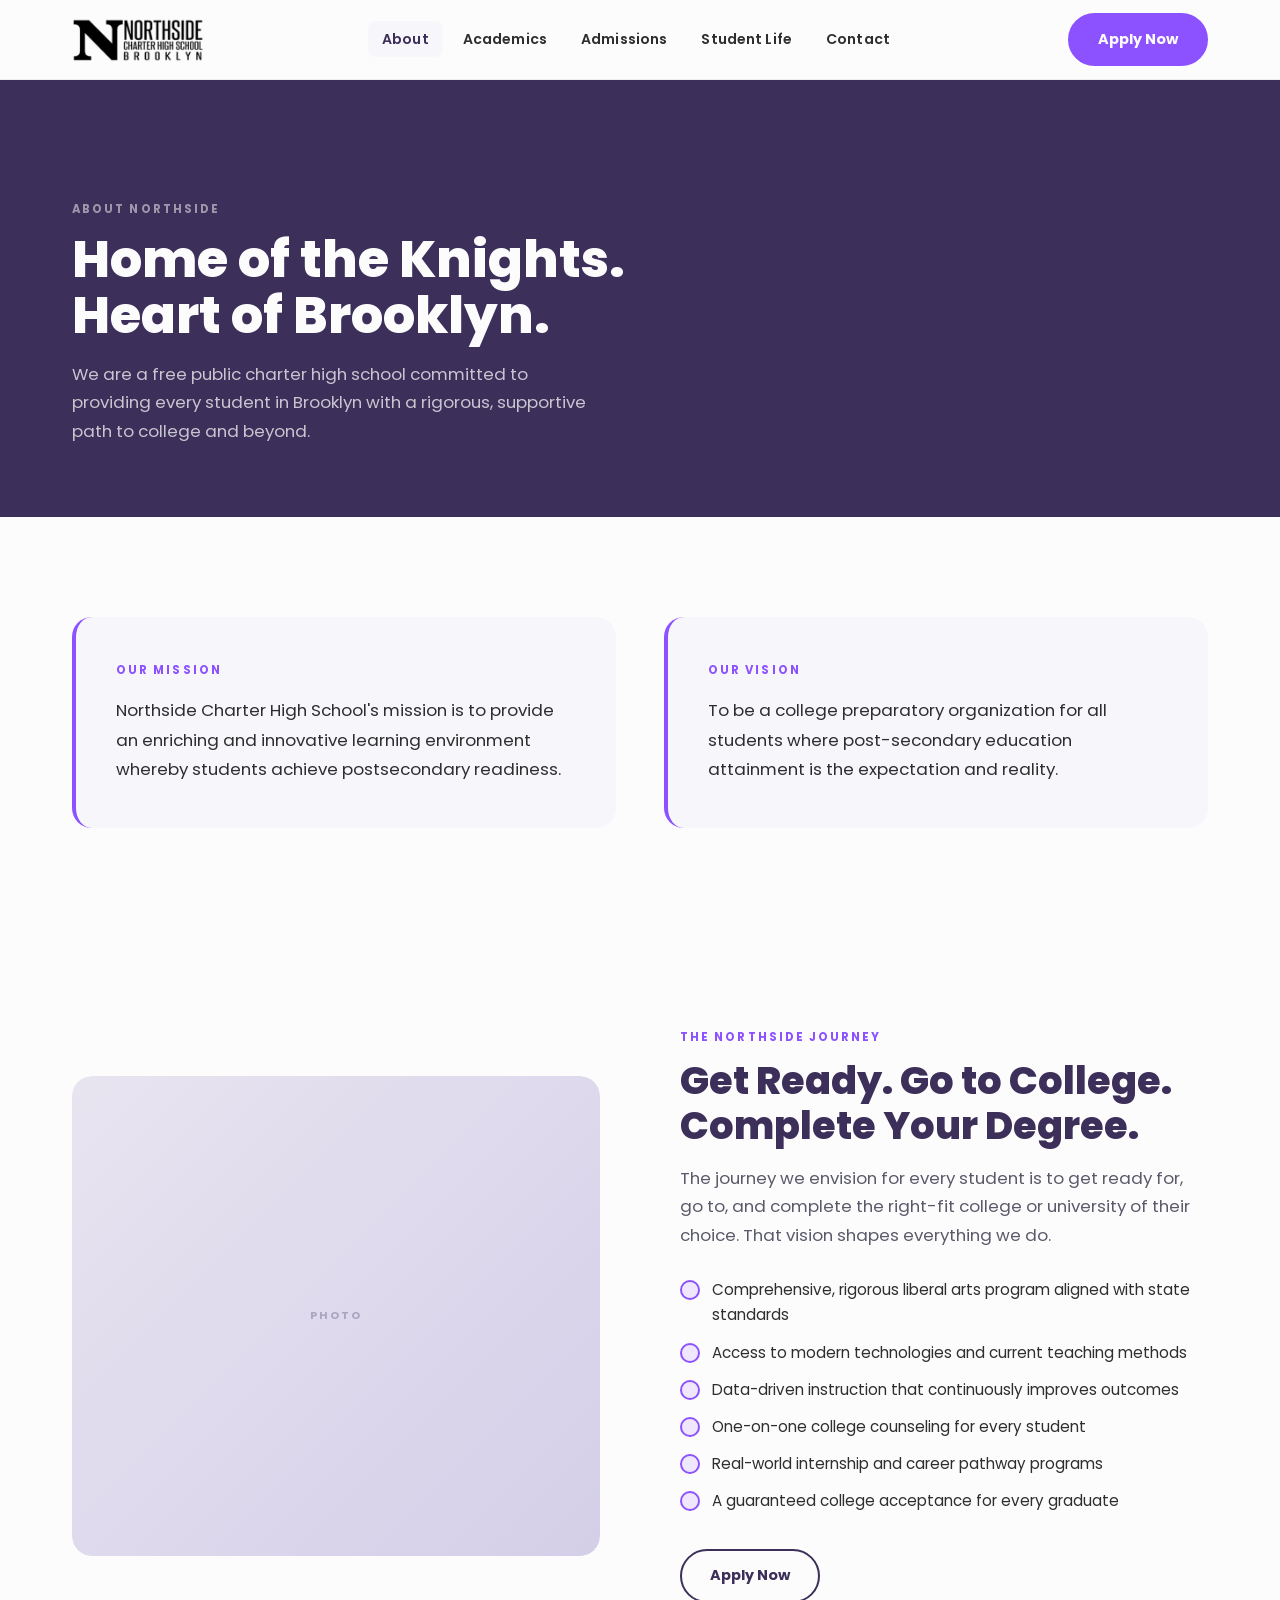
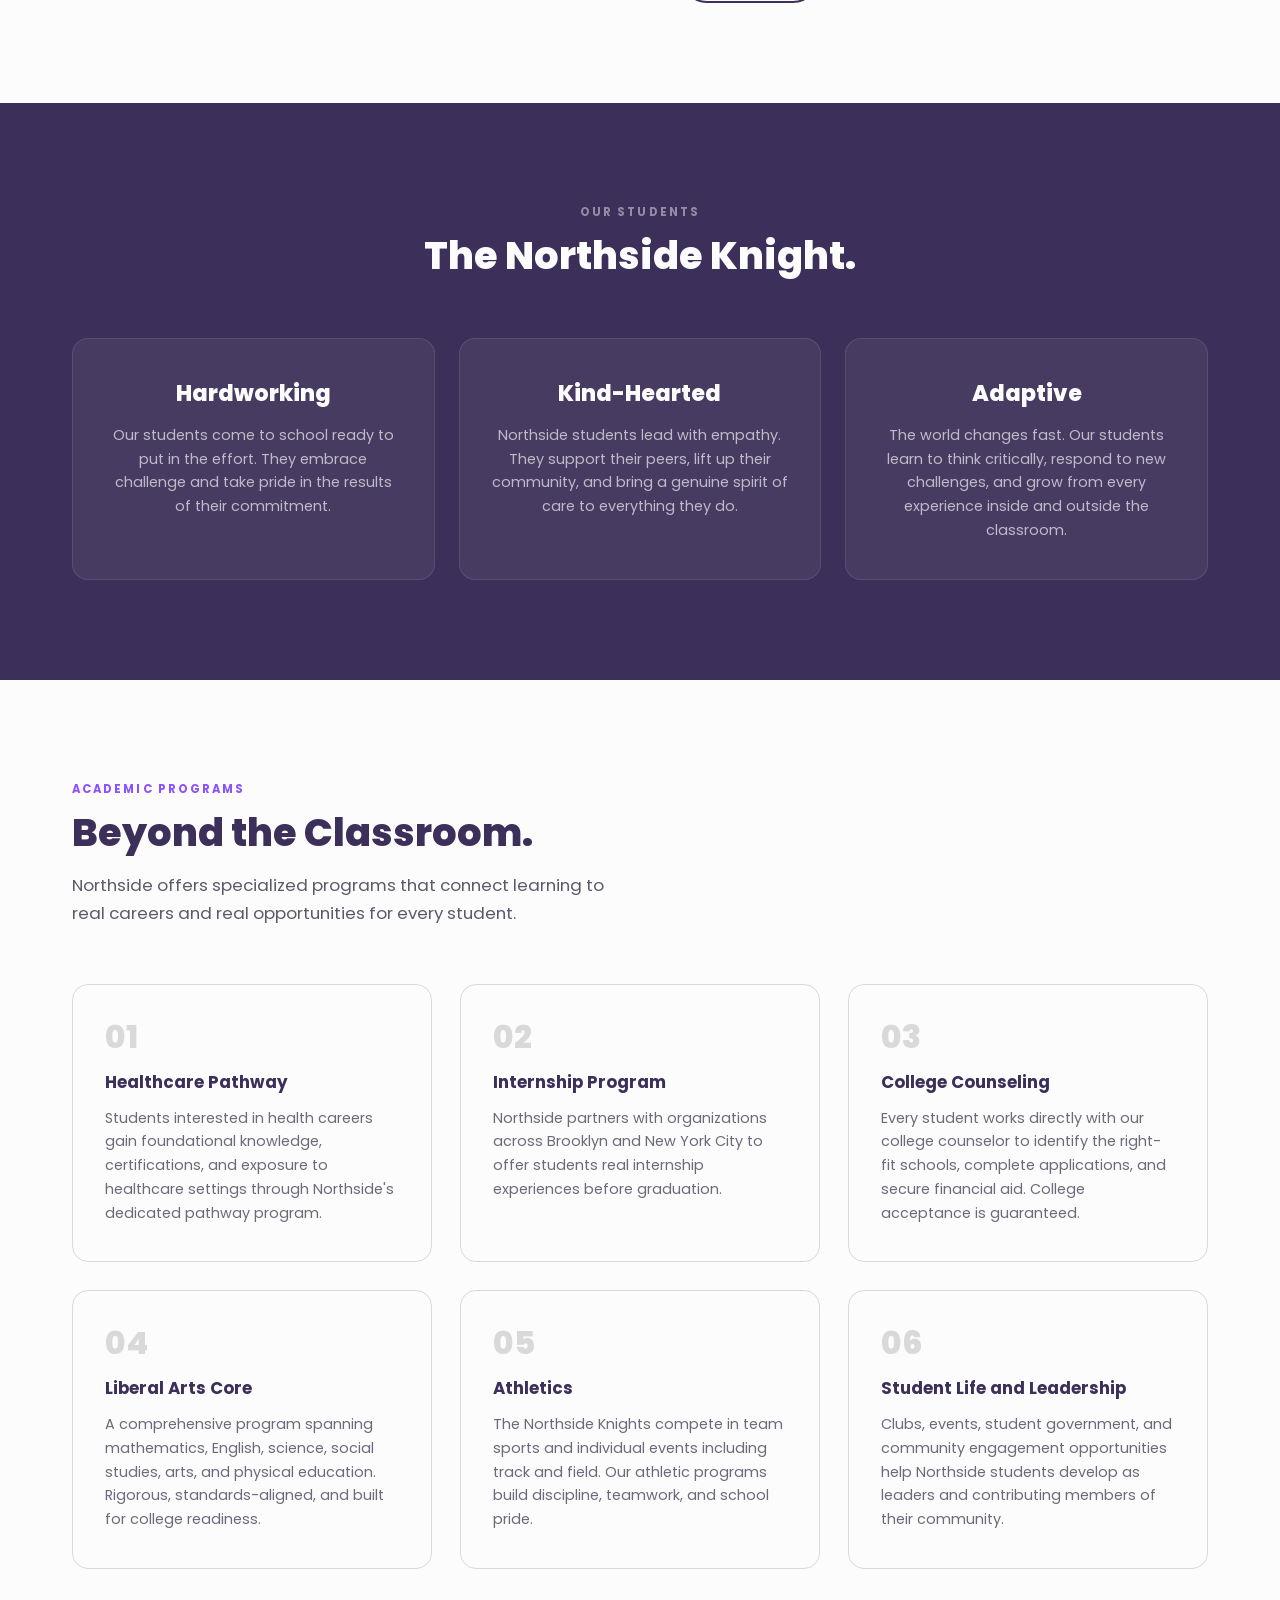
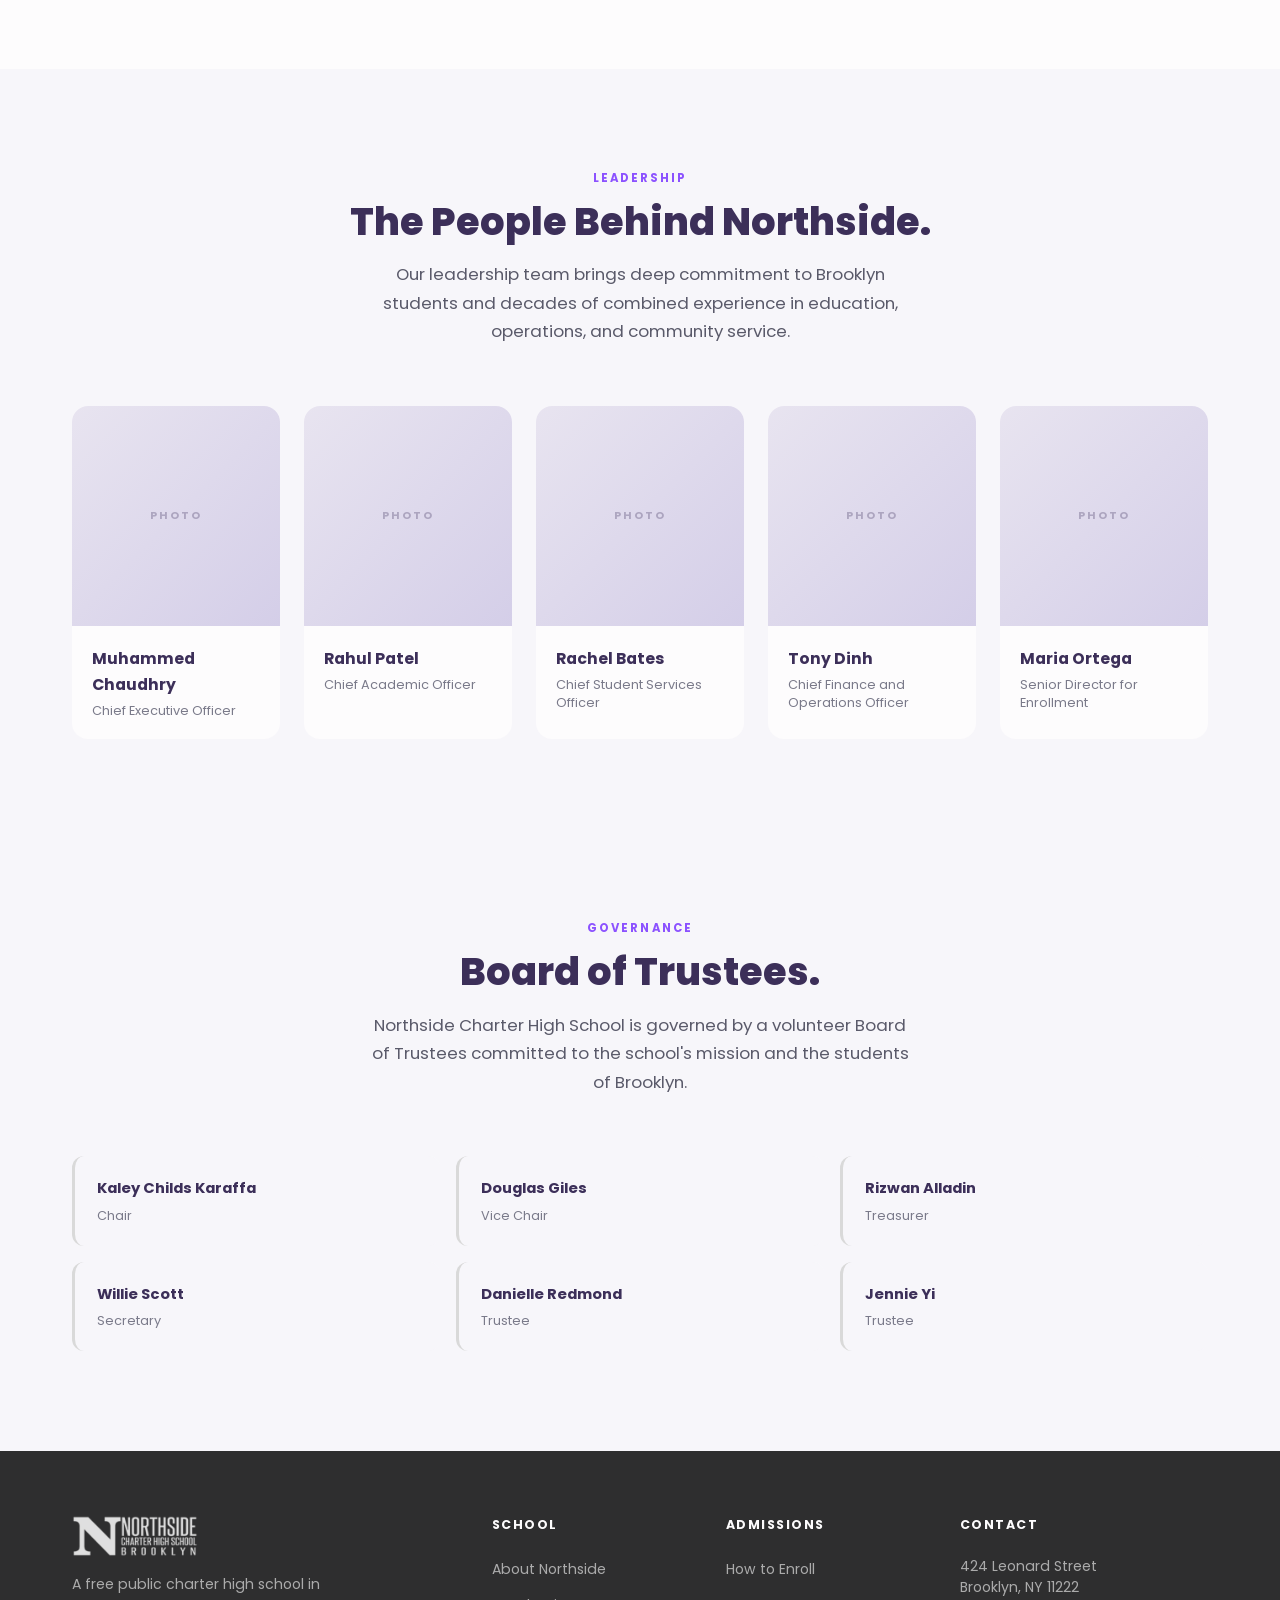
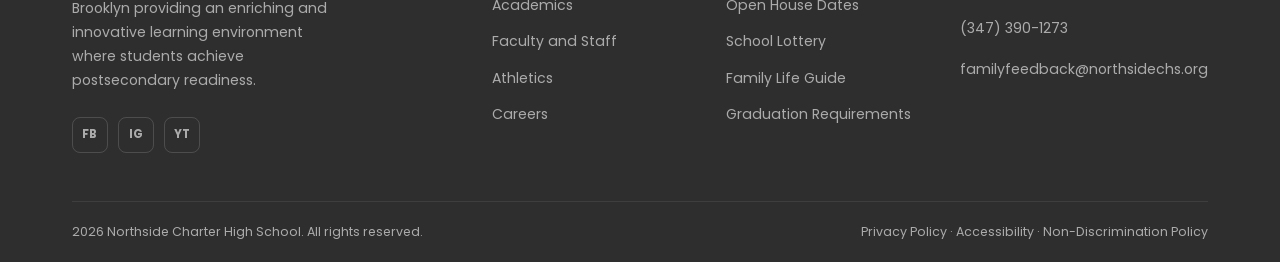
==== commit a9dd7907: "Clean up navbar and faculty directory across all pages - Navbar: remove phone number, collapse Caree" ====
--- a/about.html
+++ b/about.html
@@ -21,9 +21,9 @@
           <ul class="dropdown">
             <li><a href="about.html">About Northside</a></li>
             <li><a href="faculty.html">Faculty and Staff</a></li>
+            <li><a href="careers.html">Careers</a></li>
           </ul>
         </li>
-        <li><a href="#">Academics</a></li>
         <li>
           <a href="academics-approach.html">Academics</a>
           <ul class="dropdown">
@@ -40,11 +40,9 @@
             <li><a href="#">Clubs and Organizations</a></li>
           </ul>
         </li>
-        <li><a href="careers.html">Careers</a></li>
         <li><a href="#">Contact</a></li>
       </ul>
       <div class="nav-actions">
-        <span class="nav-phone">(347) 390-1273</span>
         <a href="https://nschs.schoolmint.net/signup" class="btn btn-primary" target="_blank" rel="noopener">Apply Now</a>
       </div>
       <button class="nav-hamburger" aria-label="Open menu">
